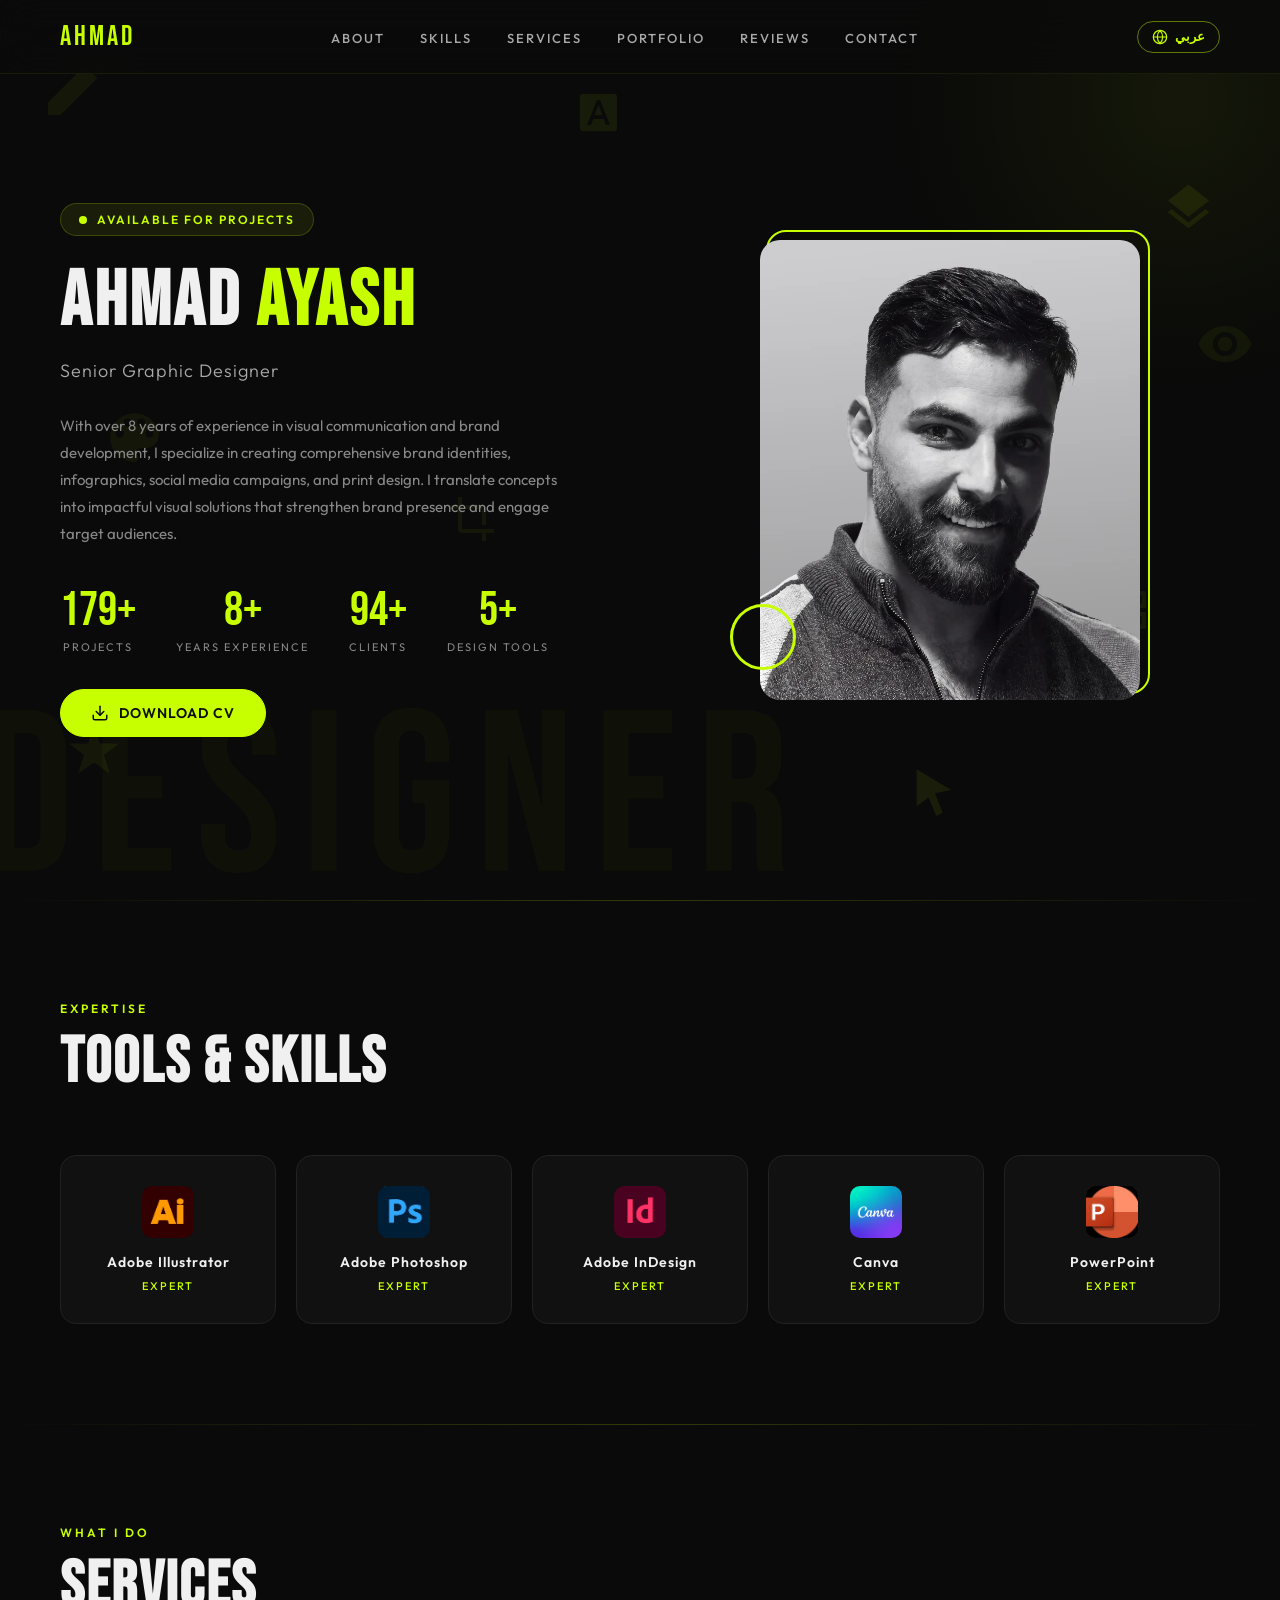
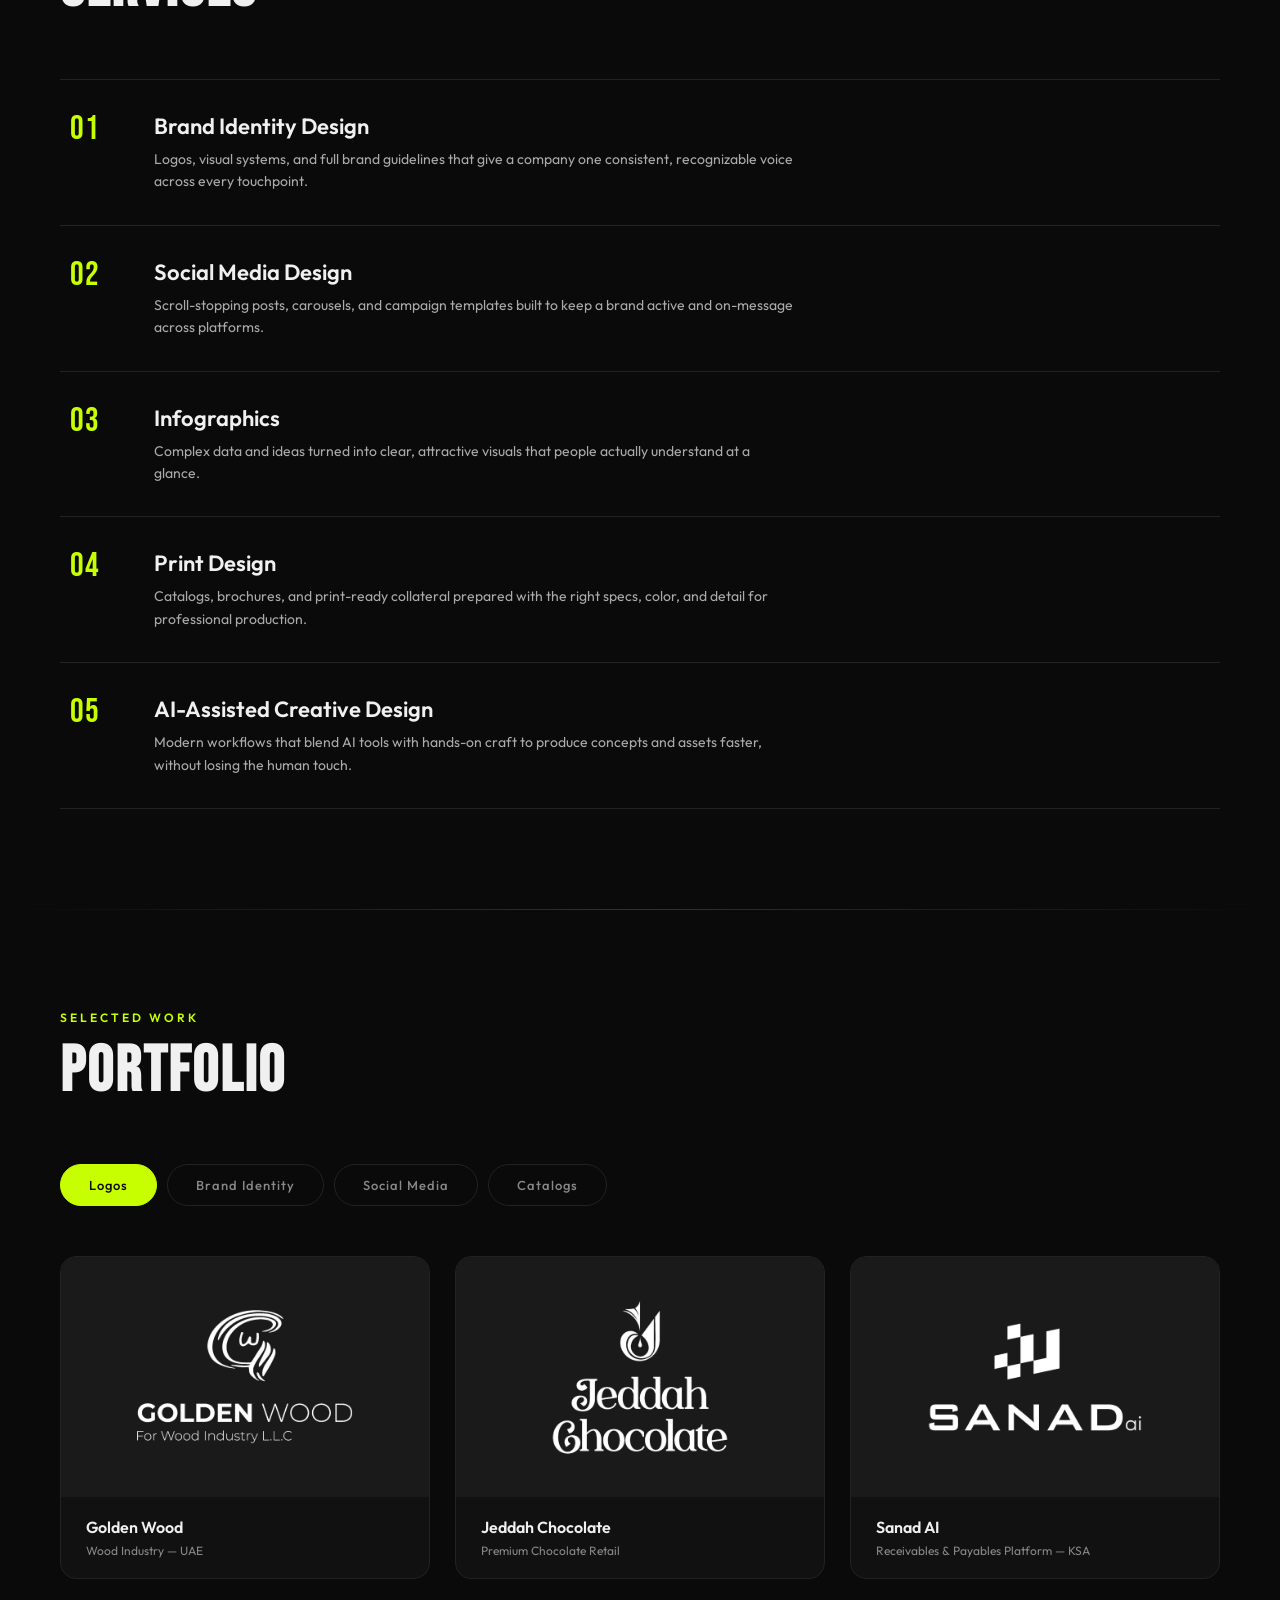
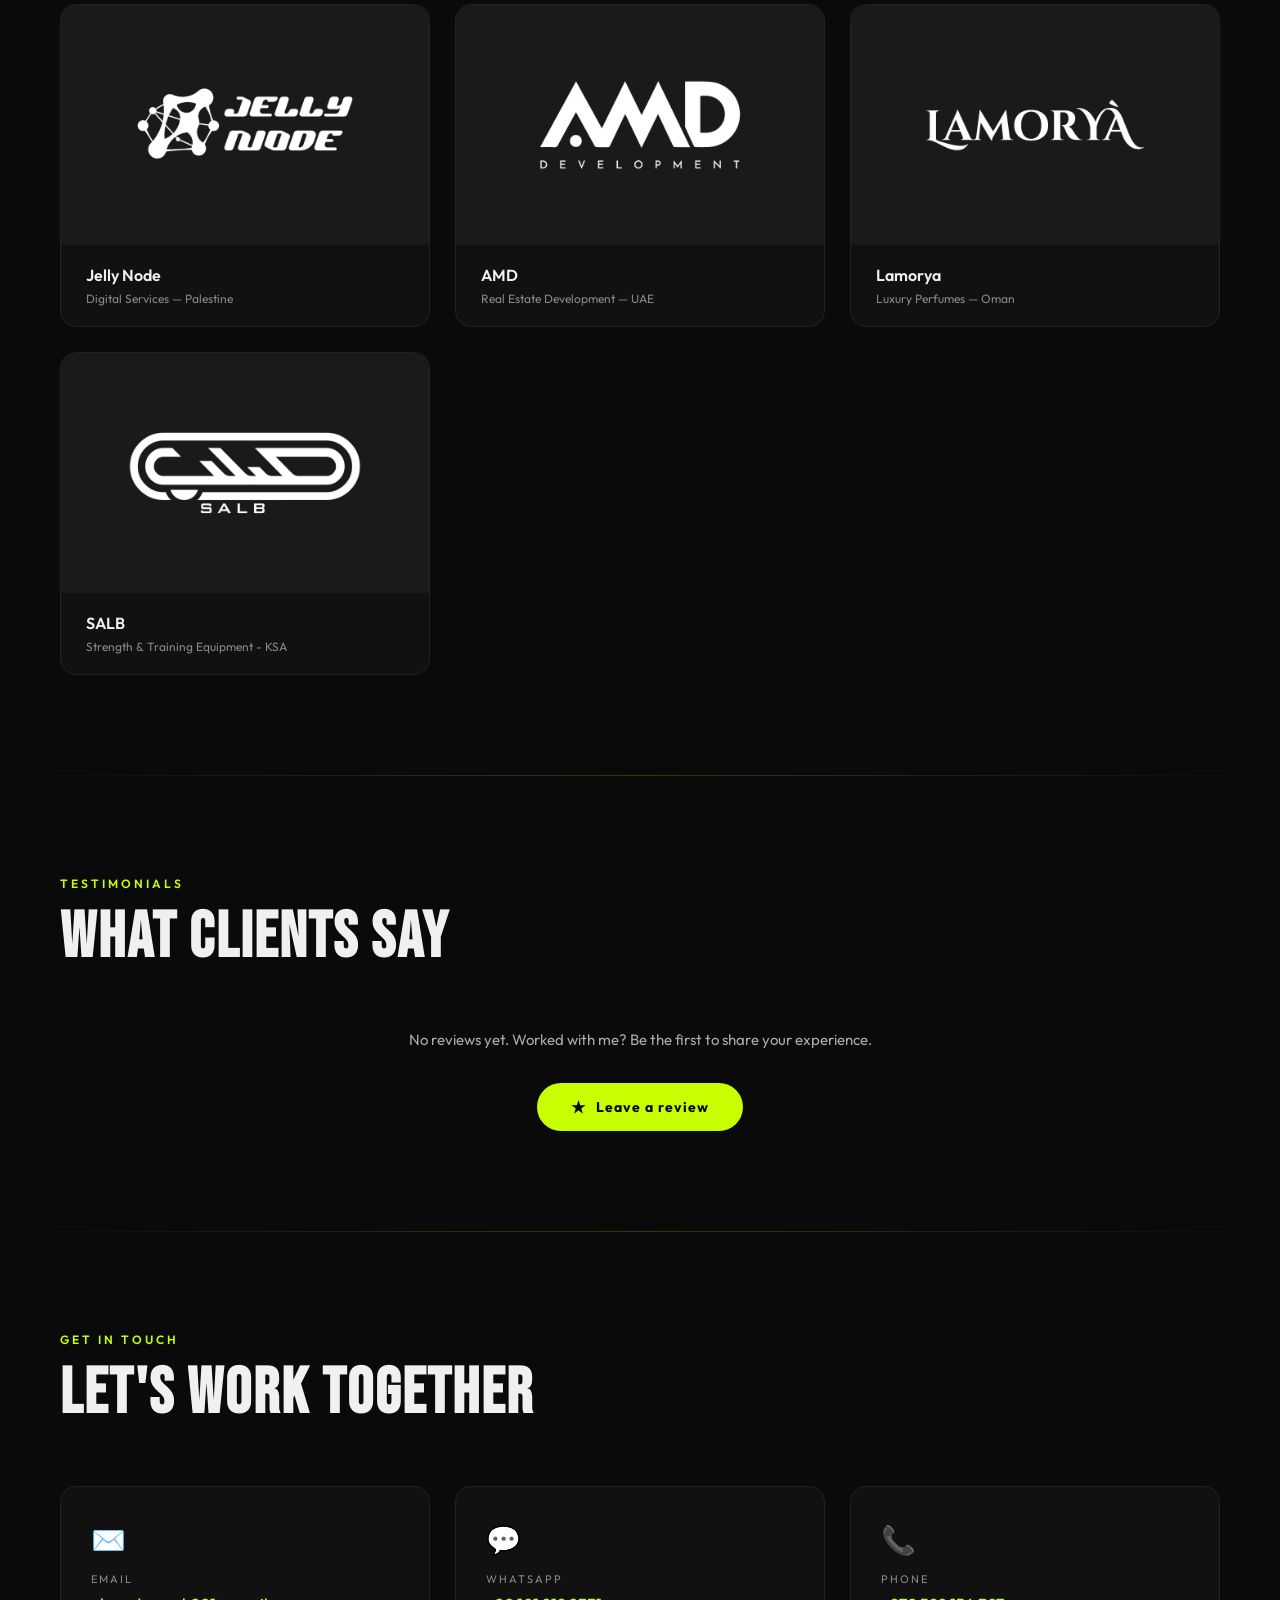
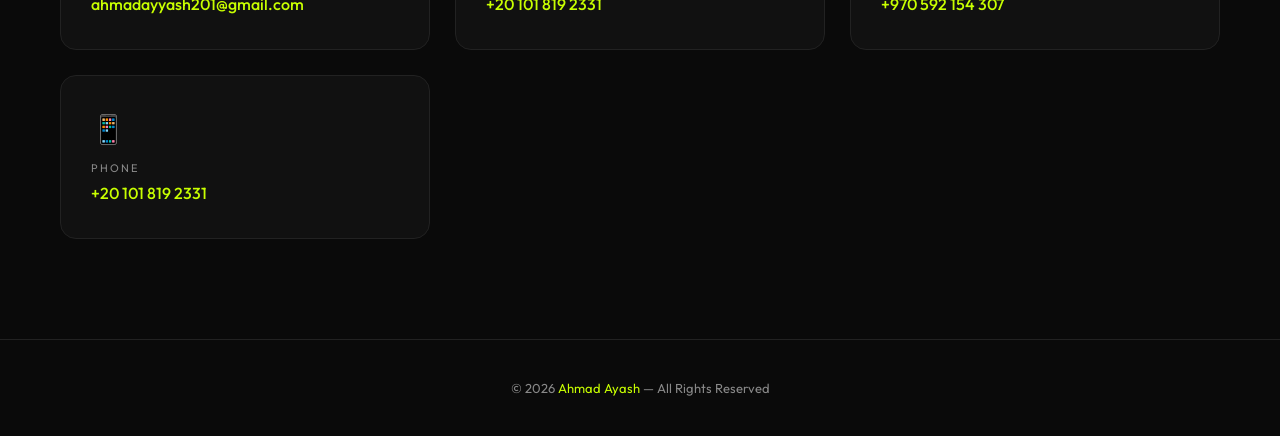
==== index.html @ 44acc7bc "Ministry: posts first, then booklets & reports" ====
<!DOCTYPE html>
<html dir="ltr" lang="en">
 <head>
  <meta charset="utf-8"/>
  <meta content="width=device-width, initial-scale=1.0" name="viewport"/>
  <title>Ahmad Ayash — Senior Graphic Designer</title>
  <link rel="icon" href="favicon.ico?v=6" sizes="any"/>
  <link rel="icon" type="image/png" sizes="32x32" href="favicon-32.png?v=6"/>
  <link rel="icon" type="image/png" sizes="192x192" href="icon-192.png?v=6"/>
  <link rel="apple-touch-icon" href="apple-touch-icon.png?v=6"/>
  <!-- Link preview (WhatsApp, LinkedIn, Facebook, X) -->
  <meta name="description" content="Senior Graphic Designer with 8+ years in brand identity, social media, infographics and print. | مصمم جرافيك أول: هويات بصرية، سوشيال ميديا، إنفوجرافيك وطباعة."/>
  <meta name="theme-color" content="#0a0a0a"/>
  <meta property="og:type" content="website"/>
  <meta property="og:site_name" content="Ahmad Ayash"/>
  <meta property="og:title" content="Ahmad Ayash — Senior Graphic Designer"/>
  <meta property="og:description" content="Senior Graphic Designer with 8+ years in brand identity, social media, infographics and print. | مصمم جرافيك أول: هويات بصرية، سوشيال ميديا، إنفوجرافيك وطباعة."/>
  <meta property="og:url" content="https://ahmadayash0.github.io/portfolio/"/>
  <meta property="og:image" content="https://ahmadayash0.github.io/portfolio/og-image.jpg?v=6"/>
  <meta property="og:image:secure_url" content="https://ahmadayash0.github.io/portfolio/og-image.jpg?v=6"/>
  <meta property="og:image:type" content="image/jpeg"/>
  <meta property="og:image:width" content="1200"/>
  <meta property="og:image:height" content="630"/>
  <meta property="og:image:alt" content="Ahmad Ayash, Senior Graphic Designer"/>
  <meta property="og:locale" content="en_US"/>
  <meta property="og:locale:alternate" content="ar_AR"/>
  <meta name="twitter:card" content="summary_large_image"/>
  <meta name="twitter:title" content="Ahmad Ayash — Senior Graphic Designer"/>
  <meta name="twitter:description" content="Senior Graphic Designer with 8+ years in brand identity, social media, infographics and print. | مصمم جرافيك أول: هويات بصرية، سوشيال ميديا، إنفوجرافيك وطباعة."/>
  <meta name="twitter:image" content="https://ahmadayash0.github.io/portfolio/og-image.jpg?v=6"/>
  <!-- Search engines (Google) -->
  <meta name="google-site-verification" content="8-6DEd-eFQHQBiP8zSJ_Ibvv2hMjF1YGZJh5KozKiFs"/>
  <link rel="alternate" hreflang="en" href="https://ahmadayash0.github.io/portfolio/"/>
  <link rel="alternate" hreflang="ar" href="https://ahmadayash0.github.io/portfolio/?lang=ar"/>
  <link rel="alternate" hreflang="x-default" href="https://ahmadayash0.github.io/portfolio/"/>
  <script type="application/ld+json">
  {
    "@context": "https://schema.org",
    "@type": "Person",
    "name": "Ahmad Ayash",
    "alternateName": ["أحمد عياش", "Ahmed Ayash", "Ahmad Ayyash"],
    "jobTitle": "Senior Graphic Designer",
    "description": "Senior graphic designer with 8+ years in brand identity, social media, infographics and print design.",
    "url": "https://ahmadayash0.github.io/portfolio/",
    "image": "https://ahmadayash0.github.io/portfolio/og-image.jpg",
    "knowsAbout": ["Graphic Design", "Brand Identity", "Logo Design", "Social Media Design", "Infographics", "Print Design"]
  }
  </script>
  <!-- All text, images and projects come from content.json (edit them in the dashboard). -->
  <link href="https://fonts.googleapis.com/css2?family=Bebas+Neue&amp;family=Outfit:wght@300;400;500;600;700&amp;display=swap" rel="stylesheet"/>
  <script>
   // Pick the language before anything is drawn (avoids a flash of the wrong direction)
   (function () {
     var q = new URLSearchParams(location.search).get('lang'), s = null;
     try { s = localStorage.getItem('lang'); } catch (e) {}
     var l = (q === 'ar' || q === 'en') ? q : (s === 'ar' || s === 'en') ? s : (/^ar/i.test(navigator.language || '') ? 'ar' : 'en');
     if (q) { try { localStorage.setItem('lang', l); } catch (e) {} }
     document.documentElement.lang = l;
     document.documentElement.dir = l === 'ar' ? 'rtl' : 'ltr';
     if (l === 'ar') document.write('<link href="https://fonts.googleapis.com/css2?family=Alexandria:wght@500;700;800&family=IBM+Plex+Sans+Arabic:wght@300;400;500;600;700&display=swap" rel="stylesheet">');
   })();
  </script>
  <link href="styles.css?v=20261017u" rel="stylesheet"/>
 </head>
 <body>
  <!-- FLOATING DESIGN ICONS -->
  <div style="position:fixed;top:0;left:0;width:100%;height:100%;pointer-events:none;z-index:0;overflow:hidden;">
   <svg style="position:absolute;width:80px;height:80px;top:5%;left:3%;fill:var(--neon);opacity:0.06;animation:drift1 28s ease-in-out infinite;" viewbox="0 0 24 24" xmlns="http://www.w3.org/2000/svg">
    <path d="M3 17.25V21h3.75L17.81 9.94l-3.75-3.75L3 17.25zM20.71 7.04a1 1 0 000-1.41l-2.34-2.34a1 1 0 00-1.41 0l-1.83 1.83 3.75 3.75 1.83-1.83z">
    </path>
   </svg>
   <svg style="position:absolute;width:55px;height:55px;top:20%;right:5%;fill:var(--neon);opacity:0.08;animation:drift2 24s ease-in-out infinite 3s;" viewbox="0 0 24 24" xmlns="http://www.w3.org/2000/svg">
    <path d="M11.99 18.54l-7.37-5.73L3 14.07l9 7 9-7-1.63-1.27zM12 16l7.36-5.73L21 9l-9-7-9 7 1.63 1.27z">
    </path>
   </svg>
   <svg style="position:absolute;width:65px;height:65px;top:45%;left:8%;fill:var(--neon);opacity:0.05;animation:drift3 32s ease-in-out infinite 5s;" viewbox="0 0 24 24" xmlns="http://www.w3.org/2000/svg">
    <path d="M12 3a9 9 0 000 18c.83 0 1.5-.67 1.5-1.5 0-.39-.15-.74-.39-1.01-.23-.26-.38-.61-.38-1 0-.83.67-1.5 1.5-1.5H16c2.76 0 5-2.24 5-5C21 7.03 16.97 3 12 3zm-5.5 9a1.5 1.5 0 110-3 1.5 1.5 0 010 3zm3-4a1.5 1.5 0 110-3 1.5 1.5 0 010 3zm5 0a1.5 1.5 0 110-3 1.5 1.5 0 010 3zm3 4a1.5 1.5 0 110-3 1.5 1.5 0 010 3z">
    </path>
   </svg>
   <svg style="position:absolute;width:50px;height:50px;top:65%;right:10%;fill:var(--neon);opacity:0.07;animation:drift4 20s linear infinite 2s;" viewbox="0 0 24 24" xmlns="http://www.w3.org/2000/svg">
    <path d="M3 3v8h8V3H3zm6 6H5V5h4v4zm-6 4v8h8v-8H3zm6 6H5v-4h4v4zm4-16v8h8V3h-8zm6 6h-4V5h4v4zm-6 4v8h8v-8h-8zm6 6h-4v-4h4v4z">
    </path>
   </svg>
   <svg style="position:absolute;width:60px;height:60px;top:80%;left:5%;fill:var(--neon);opacity:0.06;animation:pulse-float 26s ease-in-out infinite 7s;" viewbox="0 0 24 24" xmlns="http://www.w3.org/2000/svg">
    <path d="M12 2l2.4 7.4H22l-6 4.6 2.3 7.4L12 17l-6.3 4.4L8 14 2 9.4h7.6z">
    </path>
   </svg>
   <svg style="position:absolute;width:45px;height:45px;top:10%;left:45%;fill:var(--neon);opacity:0.07;animation:drift2 22s ease-in-out infinite 4s;" viewbox="0 0 24 24" xmlns="http://www.w3.org/2000/svg">
    <path d="M9.93 13.5h4.14L12 7.98zM20 2H4a2 2 0 00-2 2v16a2 2 0 002 2h16a2 2 0 002-2V4a2 2 0 00-2-2zm-4.05 16.5l-1.14-3H9.17l-1.12 3H5.96l5.11-13h1.86l5.11 13z">
    </path>
   </svg>
   <svg style="position:absolute;width:58px;height:58px;top:35%;right:2%;fill:var(--neon);opacity:0.05;animation:drift1 30s ease-in-out infinite 6s;" viewbox="0 0 24 24" xmlns="http://www.w3.org/2000/svg">
    <path d="M12 4.5C7 4.5 2.73 7.61 1 12c1.73 4.39 6 7.5 11 7.5s9.27-3.11 11-7.5c-1.73-4.39-6-7.5-11-7.5zM12 17a5 5 0 110-10 5 5 0 010 10zm0-8a3 3 0 100 6 3 3 0 000-6z">
    </path>
   </svg>
   <svg style="position:absolute;width:48px;height:48px;top:55%;left:35%;fill:var(--neon);opacity:0.06;animation:drift3 18s ease-in-out infinite 1s;" viewbox="0 0 24 24" xmlns="http://www.w3.org/2000/svg">
    <path d="M17 15h2V7a2 2 0 00-2-2H9v2h8v8zM7 17V1H5v4H1v2h4v10a2 2 0 002 2h10v4h2v-4h4v-2H7z">
    </path>
   </svg>
   <svg style="position:absolute;width:52px;height:52px;top:85%;right:25%;fill:var(--neon);opacity:0.08;animation:drift4 25s linear infinite 8s;" viewbox="0 0 24 24" xmlns="http://www.w3.org/2000/svg">
    <path d="M4 2l16 9.5L12.5 13 16 22l-3 1.5L9.5 15 4 19z">
    </path>
   </svg>
   <svg style="position:absolute;width:62px;height:62px;top:30%;left:70%;fill:var(--neon);opacity:0.05;animation:pulse-float 34s ease-in-out infinite 10s;" viewbox="0 0 24 24" xmlns="http://www.w3.org/2000/svg">
    <path d="M12 2C8 8 4 12.5 4 16a8 8 0 0016 0c0-3.5-4-8-8-14z">
    </path>
   </svg>
  </div>
  <!-- NAVIGATION -->
  <nav>
   <a class="nav-logo" href="#" data-text="site.navLogo"></a>
   <ul class="nav-links">
    <li><a href="#about" data-i18n="nav.about">About</a></li>
    <li><a href="#skills" data-i18n="nav.skills">Skills</a></li>
    <li><a href="#services" data-i18n="nav.services">Services</a></li>
    <li><a href="#portfolio" data-i18n="nav.portfolio">Portfolio</a></li>
    <li id="navReviews" style="display:none"><a href="#reviews" data-i18n="nav.reviews">Reviews</a></li>
    <li><a href="#contact" data-i18n="nav.contact">Contact</a></li>
   </ul>
   <button class="lang-toggle" id="langToggle" type="button" onclick="switchLang()" aria-label="Switch language"><svg class="lang-globe" width="16" height="16" viewBox="0 0 24 24" fill="none" stroke="currentColor" stroke-width="1.8" stroke-linecap="round" stroke-linejoin="round" aria-hidden="true"><circle cx="12" cy="12" r="10"/><path d="M2 12h20"/><path d="M12 2a15.3 15.3 0 0 1 4 10 15.3 15.3 0 0 1-4 10 15.3 15.3 0 0 1-4-10 15.3 15.3 0 0 1 4-10z"/></svg><span class="lang-label">عربي</span></button>
   <div class="menu-toggle" onclick="toggleMenu()"><span></span><span></span><span></span></div>
  </nav>
  <!-- HERO -->
  <section class="hero" id="about">
   <div class="hero-content">
    <div class="hero-text">
     <div class="hero-tag" data-text="hero.tag"></div>
     <h1 class="hero-name" id="heroName"></h1>
     <p class="hero-title" data-text="hero.title"></p>
     <p class="hero-desc" data-text="hero.description"></p>
     <div class="hero-stats" id="heroStats"></div>
     <div class="hero-cta">
      <a class="cv-btn" id="cvBtn" href="#" download>
       <svg width="18" height="18" viewBox="0 0 24 24" fill="none" stroke="currentColor" stroke-width="2" stroke-linecap="round" stroke-linejoin="round"><path d="M21 15v4a2 2 0 0 1-2 2H5a2 2 0 0 1-2-2v-4"/><polyline points="7 10 12 15 17 10"/><line x1="12" y1="15" x2="12" y2="3"/></svg>
       <span data-i18n="cv">Download CV</span>
      </a>
     </div>
    </div>
    <div class="hero-image">
     <div class="profile-frame">
      <img alt="" decoding="async" fetchpriority="high" id="profileImg"/>
     </div>
    </div>
   </div>
  </section>
  <div class="divider"></div>
  <!-- SKILLS -->
  <section class="fade-in" id="skills">
   <div class="section-header">
    <div class="section-label" data-i18n="skills.label">Expertise</div>
    <h2 class="section-title" data-i18n="skills.title">TOOLS &amp; SKILLS</h2>
   </div>
   <div class="skills-grid" id="skillsGrid"></div>
  </section>
  <div class="divider"></div>
  <!-- SERVICES -->
  <section class="fade-in" id="services">
   <div class="section-header">
    <div class="section-label" data-i18n="services.label">What I Do</div>
    <h2 class="section-title" data-i18n="services.title">SERVICES</h2>
   </div>
   <div class="services-list" id="servicesList"></div>
  </section>
  <div class="divider"></div>
  <!-- PORTFOLIO -->
  <section class="fade-in" id="portfolio">
   <div class="section-header">
    <div class="section-label" data-i18n="portfolio.label">Selected Work</div>
    <h2 class="section-title" data-i18n="portfolio.title">PORTFOLIO</h2>
   </div>
   <div class="portfolio-tabs" id="portfolioTabs"></div>
   <div class="portfolio-grid" id="portfolioGrid"></div>
   <div class="show-more-wrap" id="showMoreWrap" style="display:none"><button class="show-more-btn" id="showMoreBtn" onclick="showMore()">Show more</button></div>
  </section>
  <!-- CLIENT REVIEWS (filled from content.json → reviews; hidden when empty) -->
  <div class="divider" id="reviewsDivider" style="display:none"></div>
  <section class="fade-in" id="reviews" style="display:none">
   <div class="section-header">
    <div class="section-label" data-i18n="reviews.label">Testimonials</div>
    <h2 class="section-title" data-i18n="reviews.title">WHAT CLIENTS SAY</h2>
   </div>
   <div class="reviews-marquee"><div class="reviews-track" id="reviewsTrack"></div></div>
   <p class="reviews-empty" id="reviewsEmpty" style="display:none" data-i18n="reviews.empty">No reviews yet. Worked with me? Be the first to share your experience.</p>
   <div class="reviews-cta" id="reviewsCta" style="display:none">
    <a class="rv-cta-btn" href="review.html"><span class="rv-cta-star">★</span> <span data-i18n="reviews.leave">Leave a review</span></a>
   </div>
  </section>
  <div class="divider"></div>
  <!-- CONTACT -->
  <section class="fade-in" id="contact">
   <div class="section-header">
    <div class="section-label" data-i18n="contact.label">Get in Touch</div>
    <h2 class="section-title" data-i18n="contact.title">LET'S WORK TOGETHER</h2>
   </div>
   <div class="contact-grid" id="contactGrid"></div>
  </section>
  <!-- UNIFIED PROJECT VIEWER -->
  <div class="viewer" id="viewer" onclick="viewerBackdrop(event)">
   <div class="viewer-bar">
    <div class="viewer-meta">
     <h3 id="viewerTitle"></h3>
     <span id="viewerSub"></span>
    </div>
    <div class="viewer-tools">
     <span class="viewer-counter" id="viewerCounter"></span>
     <button class="viewer-close" aria-label="Close" onclick="closeViewer()">&times;</button>
    </div>
   </div>
   <!-- gallery / single mode -->
   <div class="viewer-stage" id="viewerStage" onclick="event.stopPropagation()">
    <button class="viewer-nav viewer-prev" aria-label="Previous" onclick="viewerNav(-1)">&#8249;</button>
    <div class="viewer-imgwrap"><img id="viewerImg" alt=""/></div>
    <button class="viewer-nav viewer-next" aria-label="Next" onclick="viewerNav(1)">&#8250;</button>
   </div>
   <!-- flipbook mode -->
   <div class="flipbook-stage" id="flipStage" onclick="event.stopPropagation()">
    <button class="viewer-nav viewer-prev" aria-label="Previous spread" onclick="flipNav(-1)">&#8249;</button>
    <div class="flipbook" id="flipbook">
     <div class="flip-page flip-left"><img id="flipLeft" alt=""/></div>
     <div class="flip-page flip-right"><img id="flipRight" alt=""/></div>
    </div>
    <button class="viewer-nav viewer-next" aria-label="Next spread" onclick="flipNav(1)">&#8250;</button>
   </div>
   <!-- scroll mode (identity decks) -->
   <div class="scroll-stage" id="scrollStage" onclick="event.stopPropagation()"></div>
   <!-- grid mode (social) -->
   <div class="grid-stage" id="gridStage" onclick="event.stopPropagation()"></div>
  </div>
  <!-- IMAGE LIGHTBOX (popped image from grid) -->
  <div class="imglightbox" id="imgLightbox" onclick="closeImgLightbox(event)">
   <button class="viewer-close imglightbox-close" aria-label="Close" onclick="closeImgLightbox(event)">&times;</button>
   <img id="imgLightboxImg" alt=""/>
  </div>

  <!-- FOOTER -->
  <footer id="footer"></footer>
  <script src="script.js?v=20261017u"></script>
  <!-- Visitor stats (GoatCounter: free, no cookies). Dashboard: https://ahmadayash.goatcounter.com -->
  <script data-goatcounter="https://ahmadayash.goatcounter.com/count" async src="https://gc.zgo.at/count.js"></script>
 </body>
</html>
---- styles.css ----
:root {
  --black: #0a0a0a;
  --dark: #111111;
  --dark-2: #1a1a1a;
  --dark-3: #222222;
  --neon: #c8ff00;
  --neon-dim: #a8d900;
  --neon-rgb: 200,255,0;
  --on-neon: #0a0a0a;
  --white: #f0f0f0;
  --gray: #888888;
  --gray-light: #aaaaaa;
}

* { margin:0; padding:0; box-sizing:border-box; }

html {
  scroll-behavior: smooth;
  scrollbar-width: thin;
  scrollbar-color: var(--neon) var(--dark);
}

body {
  background: var(--black);
  color: var(--white);
  font-family: 'Outfit', sans-serif;
  overflow-x: hidden;
}

/* ===== NAVIGATION ===== */
nav {
  position: fixed;
  top: 0;
  left: 0;
  width: 100%;
  z-index: 100;
  padding: 20px 60px;
  display: flex;
  justify-content: space-between;
  align-items: center;
  backdrop-filter: blur(20px);
  background: rgba(10,10,10,0.8);
  border-bottom: 1px solid rgba(var(--neon-rgb),0.08);
  transition: all 0.3s ease;
}

.nav-logo {
  font-family: 'Bebas Neue', sans-serif;
  font-size: 28px;
  letter-spacing: 3px;
  color: var(--neon);
  text-decoration: none;
}

.nav-links {
  display: flex;
  gap: 35px;
  list-style: none;
}

.nav-links a {
  color: var(--gray-light);
  text-decoration: none;
  font-size: 13px;
  font-weight: 500;
  letter-spacing: 2px;
  text-transform: uppercase;
  transition: color 0.3s;
  position: relative;
}

.nav-links a::after {
  content: '';
  position: absolute;
  bottom: -4px;
  left: 0;
  width: 0;
  height: 2px;
  background: var(--neon);
  transition: width 0.3s;
}

.nav-links a:hover { color: var(--neon); }
.nav-links a:hover::after { width: 100%; }

/* ===== HERO ===== */
.hero {
  min-height: 100vh;
  display: flex;
  align-items: center;
  padding: 120px 60px 80px;
  position: relative;
  overflow: hidden;
}

.hero::before {
  content: '';
  position: absolute;
  top: -200px;
  right: -200px;
  width: 600px;
  height: 600px;
  background: radial-gradient(circle, rgba(var(--neon-rgb),0.06) 0%, transparent 70%);
  pointer-events: none;
}

.hero::after {
  content: 'DESIGNER';
  position: absolute;
  bottom: -40px;
  left: -20px;
  font-family: 'Bebas Neue', sans-serif;
  font-size: clamp(120px, 18vw, 280px);
  color: rgba(var(--neon-rgb),0.03);
  letter-spacing: 20px;
  pointer-events: none;
  white-space: nowrap;
}

.hero-content {
  display: grid;
  grid-template-columns: 1fr 1fr;
  gap: 80px;
  align-items: center;
  max-width: 1300px;
  margin: 0 auto;
  width: 100%;
}

.hero-text { animation: fadeInUp 1s ease forwards; }

.hero-tag {
  display: inline-flex;
  align-items: center;
  gap: 10px;
  background: rgba(var(--neon-rgb),0.08);
  border: 1px solid rgba(var(--neon-rgb),0.2);
  padding: 8px 18px;
  border-radius: 30px;
  font-size: 12px;
  font-weight: 600;
  letter-spacing: 2px;
  text-transform: uppercase;
  color: var(--neon);
  margin-bottom: 30px;
}

.hero-tag::before {
  content: '';
  width: 8px;
  height: 8px;
  background: var(--neon);
  border-radius: 50%;
  animation: pulse 2s infinite;
}

.hero-name {
  font-family: 'Bebas Neue', sans-serif;
  font-size: clamp(48px, 6vw, 90px);
  line-height: 0.95;
  letter-spacing: 3px;
  margin-bottom: 20px;
}

.hero-name span { color: var(--neon); }

.hero-title {
  font-size: 18px;
  font-weight: 300;
  color: var(--gray-light);
  margin-bottom: 30px;
  letter-spacing: 1px;
}

.hero-desc {
  font-size: 15px;
  line-height: 1.8;
  color: var(--gray);
  max-width: 500px;
  margin-bottom: 40px;
}

.hero-stats {
  display: flex;
  gap: 40px;
}

.hero-cta {
  margin-top: 35px;
}

.cv-btn {
  display: inline-flex;
  align-items: center;
  gap: 10px;
  background: var(--neon);
  color: var(--on-neon);
  padding: 14px 30px;
  border-radius: 30px;
  font-family: 'Outfit', sans-serif;
  font-size: 14px;
  font-weight: 600;
  letter-spacing: 1px;
  text-decoration: none;
  text-transform: uppercase;
  transition: all 0.3s;
  border: 1px solid var(--neon);
}

.cv-btn:hover {
  background: transparent;
  color: var(--neon);
  transform: translateY(-2px);
  box-shadow: 0 8px 24px rgba(var(--neon-rgb), 0.25);
}

.cv-btn svg {
  display: block;
}

.stat {
  text-align: center;
}

.stat-num {
  font-family: 'Bebas Neue', sans-serif;
  font-size: 48px;
  color: var(--neon);
  line-height: 1;
}

.stat-label {
  font-size: 11px;
  color: var(--gray);
  text-transform: uppercase;
  letter-spacing: 2px;
  margin-top: 5px;
}

.hero-image {
  display: flex;
  justify-content: center;
  align-items: center;
  animation: fadeInUp 1s 0.3s ease both;
}

.profile-frame {
  position: relative;
  width: 380px;
  height: 460px;
}

.profile-frame::before {
  content: '';
  position: absolute;
  top: -10px;
  right: -10px;
  width: 100%;
  height: 100%;
  border: 2px solid var(--neon);
  border-radius: 20px;
  z-index: 0;
}

.profile-frame img {
  position: relative;
  z-index: 1;
  width: 100%;
  height: 100%;
  object-fit: cover;
  border-radius: 20px;
  filter: grayscale(20%);
  transition: filter 0.5s;
}

.profile-frame:hover img { filter: grayscale(0%); }

.profile-frame::after {
  content: '';
  position: absolute;
  bottom: 30px;
  left: -30px;
  width: 60px;
  height: 60px;
  border: 3px solid var(--neon);
  border-radius: 50%;
  z-index: 2;
  animation: rotateSlow 10s linear infinite;
}

/* ===== SECTION COMMON ===== */
section {
  padding: 100px 60px;
  max-width: 1400px;
  margin: 0 auto;
}

.section-header {
  margin-bottom: 60px;
}

.section-label {
  font-size: 12px;
  font-weight: 600;
  letter-spacing: 3px;
  text-transform: uppercase;
  color: var(--neon);
  margin-bottom: 15px;
}

.section-title {
  font-family: 'Bebas Neue', sans-serif;
  font-size: clamp(40px, 5vw, 70px);
  letter-spacing: 2px;
  line-height: 1;
}

.divider {
  width: 100%;
  height: 1px;
  background: linear-gradient(90deg, transparent, rgba(var(--neon-rgb),0.2), transparent);
  margin: 0 auto;
}

/* ===== SKILLS ===== */
.skills-grid {
  display: grid;
  grid-template-columns: repeat(auto-fit, minmax(200px, 1fr));
  gap: 20px;
}

.skill-card {
  background: var(--dark);
  border: 1px solid var(--dark-3);
  border-radius: 16px;
  padding: 30px 25px;
  text-align: center;
  transition: all 0.4s ease;
  position: relative;
  overflow: hidden;
}

.skill-card::before {
  content: '';
  position: absolute;
  top: 0;
  left: 0;
  width: 100%;
  height: 3px;
  background: var(--neon);
  transform: scaleX(0);
  transition: transform 0.4s;
}

.skill-card:hover {
  border-color: rgba(var(--neon-rgb),0.3);
  transform: translateY(-5px);
}

.skill-card:hover::before { transform: scaleX(1); }

.skill-icon {
  width: 52px;
  height: 52px;
  margin: 0 auto 15px;
  display: flex;
  align-items: center;
  justify-content: center;
}

.skill-icon svg, .skill-icon img {
  width: 100%;
  height: 100%;
  border-radius: 10px;
  object-fit: cover;
}

.skill-name {
  font-weight: 600;
  font-size: 14px;
  letter-spacing: 1px;
  margin-bottom: 8px;
}

.skill-level {
  font-size: 11px;
  color: var(--neon);
  font-weight: 500;
  letter-spacing: 2px;
  text-transform: uppercase;
}


.logo-thumb {
  background: #000;
  padding: 0;
  display: flex;
  align-items: center;
  justify-content: center;
  overflow: hidden;
}

.logo-thumb img {
  width: 100%;
  height: 100%;
  object-fit: cover;
  transition: transform 0.4s;
}

.portfolio-item:hover .logo-thumb img {
  transform: scale(1.05);
}

/* ===== PORTFOLIO ===== */
.portfolio-tabs {
  display: flex;
  gap: 10px;
  margin-bottom: 50px;
  flex-wrap: wrap;
}

.tab-btn {
  background: transparent;
  border: 1px solid var(--dark-3);
  color: var(--gray);
  padding: 12px 28px;
  border-radius: 30px;
  font-family: 'Outfit', sans-serif;
  font-size: 13px;
  font-weight: 500;
  letter-spacing: 1px;
  cursor: pointer;
  transition: all 0.3s;
}

.tab-btn:hover, .tab-btn.active {
  background: var(--neon);
  color: var(--on-neon);
  border-color: var(--neon);
}

.portfolio-grid {
  display: grid;
  grid-template-columns: repeat(auto-fill, minmax(320px, 1fr));
  gap: 25px;
}

.portfolio-item {
  background: var(--dark);
  border-radius: 16px;
  overflow: hidden;
  border: 1px solid var(--dark-3);
  transition: all 0.4s;
  cursor: pointer;
}

.portfolio-item:hover {
  border-color: rgba(var(--neon-rgb),0.2);
  transform: translateY(-5px);
}

.portfolio-thumb {
  width: 100%;
  height: 240px;
  background: var(--dark-2);
  display: flex;
  align-items: center;
  justify-content: center;
  color: var(--gray);
  font-size: 14px;
  position: relative;
  overflow: hidden;
}

.portfolio-thumb img {
  width: 100%;
  height: 100%;
  object-fit: cover;
}

.portfolio-info {
  padding: 20px 25px;
}

.portfolio-info h3 {
  font-size: 16px;
  font-weight: 600;
  margin-bottom: 6px;
}

.portfolio-info p {
  font-size: 12px;
  color: var(--gray);
}

/* ===== PLACEHOLDER MESSAGE ===== */
.placeholder-area {
  display: flex;
  align-items: center;
  justify-content: center;
  min-height: 300px;
  border: 2px dashed var(--dark-3);
  border-radius: 20px;
  color: var(--gray);
  font-size: 15px;
  text-align: center;
  padding: 40px;
}

.placeholder-area span {
  color: var(--neon);
}


/* ===== CONTACT ===== */
.contact-grid {
  display: grid;
  grid-template-columns: repeat(auto-fit, minmax(280px, 1fr));
  gap: 25px;
}

.contact-card {
  background: var(--dark);
  border: 1px solid var(--dark-3);
  border-radius: 16px;
  padding: 35px 30px;
  transition: all 0.3s;
  text-decoration: none;
  color: var(--white);
  display: block;
}

.contact-card:hover {
  border-color: rgba(var(--neon-rgb),0.3);
  transform: translateY(-3px);
}

.contact-icon {
  font-size: 28px;
  margin-bottom: 15px;
}

.contact-label {
  font-size: 11px;
  color: var(--gray);
  text-transform: uppercase;
  letter-spacing: 2px;
  margin-bottom: 8px;
}

.contact-value {
  font-size: 16px;
  font-weight: 500;
  color: var(--neon);
}




/* ===== CAROUSEL VIEWER ===== */

@keyframes lbFadeIn {
  from { opacity: 0; }
  to { opacity: 1; }
}

@keyframes lbSlideUp {
  from { opacity: 0; transform: translateY(30px) scale(0.95); }
  to { opacity: 1; transform: translateY(0) scale(1); }
}

/* ===== FOOTER ===== */
footer {
  text-align: center;
  padding: 40px 60px;
  border-top: 1px solid var(--dark-3);
  color: var(--gray);
  font-size: 13px;
}

footer span { color: var(--neon); }

/* ===== ANIMATIONS ===== */
@keyframes fadeInUp {
  from { opacity:0; transform:translateY(40px); }
  to { opacity:1; transform:translateY(0); }
}

@keyframes pulse {
  0%, 100% { opacity:1; }
  50% { opacity:0.4; }
}

@keyframes rotateSlow {
  from { transform: rotate(0deg); }
  to { transform: rotate(360deg); }
}

.fade-in {
  opacity: 0;
  transform: translateY(30px);
  transition: all 0.8s ease;
}

.fade-in.visible {
  opacity: 1;
  transform: translateY(0);
}

/* ===== PERFORMANCE ===== */
img[loading="lazy"] { will-change: auto; }

/* ===== FLOATING DESIGN ICONS ===== */
@keyframes drift1 {
  0%   { transform: translate(0, 0) rotate(0deg) scale(1); opacity: 0.06; }
  25%  { transform: translate(30px, -40px) rotate(15deg) scale(1.15); opacity: 0.14; }
  50%  { transform: translate(-20px, -70px) rotate(-10deg) scale(1); opacity: 0.08; }
  75%  { transform: translate(40px, -30px) rotate(20deg) scale(1.1); opacity: 0.16; }
  100% { transform: translate(0, 0) rotate(0deg) scale(1); opacity: 0.06; }
}
@keyframes drift2 {
  0%   { transform: translate(0, 0) rotate(0deg) scale(1); opacity: 0.08; }
  20%  { transform: translate(-40px, -20px) rotate(-12deg) scale(1.2); opacity: 0.18; }
  40%  { transform: translate(20px, -60px) rotate(8deg) scale(0.9); opacity: 0.07; }
  60%  { transform: translate(-30px, -80px) rotate(-18deg) scale(1.15); opacity: 0.2; }
  80%  { transform: translate(15px, -40px) rotate(5deg) scale(1.05); opacity: 0.1; }
  100% { transform: translate(0, 0) rotate(0deg) scale(1); opacity: 0.08; }
}
@keyframes drift3 {
  0%   { transform: translate(0, 0) rotate(0deg) scale(1); opacity: 0.05; }
  33%  { transform: translate(50px, -50px) rotate(25deg) scale(1.25); opacity: 0.22; }
  66%  { transform: translate(-35px, -90px) rotate(-15deg) scale(0.85); opacity: 0.06; }
  100% { transform: translate(0, 0) rotate(0deg) scale(1); opacity: 0.05; }
}
@keyframes drift4 {
  0%   { transform: translate(0, 0) rotate(0deg); opacity: 0.07; }
  50%  { transform: translate(-60px, -50px) rotate(180deg); opacity: 0.18; }
  100% { transform: translate(0, 0) rotate(360deg); opacity: 0.07; }
}
@keyframes pulse-float {
  0%, 100% { transform: translateY(0) scale(1); opacity: 0.06; }
  25%  { transform: translateY(-25px) scale(1.3); opacity: 0.2; }
  50%  { transform: translateY(-50px) scale(1); opacity: 0.08; }
  75%  { transform: translateY(-25px) scale(1.2); opacity: 0.16; }
}

/* ===== HAMBURGER MENU ===== */
.menu-toggle {
  display: none;
  flex-direction: column;
  gap: 5px;
  cursor: pointer;
  z-index: 101;
  padding: 5px;
}

.menu-toggle span {
  display: block;
  width: 25px;
  height: 2px;
  background: var(--neon);
  border-radius: 2px;
  transition: all 0.3s ease;
}

.menu-toggle.active span:nth-child(1) {
  transform: rotate(45deg) translate(5px, 5px);
}

.menu-toggle.active span:nth-child(2) {
  opacity: 0;
}

.menu-toggle.active span:nth-child(3) {
  transform: rotate(-45deg) translate(5px, -5px);
}

/* ===== RESPONSIVE ===== */
@media (max-width: 1100px) {
  .hero-content { gap: 50px; }
  .portfolio-grid { grid-template-columns: repeat(auto-fill, minmax(280px, 1fr)); }
}

@media (max-width: 900px) {
  nav { padding: 15px 25px; }
  .nav-links { gap: 20px; }
  .nav-links a { font-size: 11px; }
  .hero { padding: 100px 25px 60px; }
  .hero-content {
    grid-template-columns: 1fr;
    gap: 40px;
    text-align: center;
  }
  .hero-text { order: 2; }
  .hero-image { order: 1; }
  .hero-desc { margin: 0 auto 40px; }
  .hero-stats { justify-content: center; }
  .profile-frame { width: 260px; height: 320px; margin: 0 auto; }
  section { padding: 60px 25px; }
  .portfolio-grid { grid-template-columns: repeat(auto-fill, minmax(250px, 1fr)); }
  .section-title { font-size: clamp(32px, 4vw, 50px); }
}

@media (max-width: 600px) {
  .menu-toggle { display: flex; }
  .nav-links {
    display: none;
    position: fixed;
    top: 0;
    left: 0;
    width: 100%;
    height: 100vh;
    background: rgba(10,10,10,0.97);
    flex-direction: column;
    align-items: center;
    justify-content: center;
    gap: 30px;
    z-index: 100;
  }
  .nav-links.open { display: flex; }
  .nav-links a { font-size: 18px; letter-spacing: 3px; }
  nav { padding: 15px 20px; }
  .hero { padding: 90px 20px 50px; min-height: auto; }
  .hero-name { font-size: clamp(36px, 10vw, 48px); }
  .hero-title { font-size: 15px; }
  .hero-desc { font-size: 14px; max-width: 100%; }
  .hero-stats { gap: 20px; flex-wrap: wrap; }
  .stat-num { font-size: 32px; }
  .stat-label { font-size: 10px; }
  .profile-frame { width: 220px; height: 270px; }
  .profile-frame::after { width: 40px; height: 40px; left: -15px; bottom: 20px; }
  .skills-grid { grid-template-columns: repeat(2, 1fr); gap: 12px; }
  .skill-card { padding: 20px 15px; }
  section { padding: 50px 20px; }
  .section-header { margin-bottom: 35px; }
  .portfolio-tabs { gap: 8px; margin-bottom: 30px; }
  .tab-btn { padding: 10px 18px; font-size: 12px; }
  .portfolio-grid { grid-template-columns: 1fr; gap: 18px; }
  .portfolio-thumb { height: 200px; }
  .contact-grid { grid-template-columns: 1fr; gap: 15px; }
  .contact-card { padding: 25px 20px; }
  footer { padding: 30px 20px; font-size: 12px; }
}

@media (max-width: 400px) {
  .hero { padding: 80px 15px 40px; }
  .hero-name { font-size: 32px; }
  .hero-tag { font-size: 10px; padding: 6px 12px; }
  .hero-stats { gap: 15px; }
  .stat-num { font-size: 28px; }
  .skills-grid { grid-template-columns: 1fr 1fr; gap: 10px; }
  .skill-card { padding: 18px 12px; }
  .skill-icon { width: 40px; height: 40px; }
  .skill-name { font-size: 12px; }
  section { padding: 40px 15px; }
  .section-title { font-size: 28px; }
  .portfolio-info { padding: 15px; }
  .portfolio-info h3 { font-size: 14px; }
  .tab-btn { padding: 8px 14px; font-size: 11px; }
}

/* ===== Thumb badge ===== */
.thumb-badge {
  position: absolute;
  top: 12px;
  right: 12px;
  background: rgba(10,10,10,0.78);
  color: var(--neon);
  border: 1px solid rgba(var(--neon-rgb),0.35);
  font-family: 'Outfit', sans-serif;
  font-size: 10px;
  font-weight: 600;
  letter-spacing: 1.5px;
  text-transform: uppercase;
  padding: 5px 10px;
  border-radius: 20px;
  backdrop-filter: blur(4px);
  opacity: 0;
  transform: translateY(-4px);
  transition: all 0.35s;
  pointer-events: none;
}
.portfolio-item:hover .thumb-badge {
  opacity: 1;
  transform: translateY(0);
}

/* ===== Unified Viewer ===== */
.viewer {
  display: none;
  position: fixed;
  inset: 0;
  z-index: 2000;
  background: rgba(6,6,6,0.96);
  backdrop-filter: blur(8px);
  flex-direction: column;
}
.viewer.active { display: flex; }

.viewer-bar {
  display: flex;
  align-items: center;
  justify-content: space-between;
  padding: 18px 28px;
  border-bottom: 1px solid var(--dark-3);
  flex-shrink: 0;
}
.viewer-meta h3 {
  font-family: 'Outfit', sans-serif;
  font-size: 18px;
  font-weight: 600;
  color: var(--white);
}
.viewer-meta span {
  display: block;
  font-size: 12px;
  color: var(--gray-light);
  margin-top: 3px;
}
.viewer-tools {
  display: flex;
  align-items: center;
  gap: 18px;
}
.viewer-counter {
  font-family: 'Outfit', sans-serif;
  font-size: 13px;
  color: var(--neon);
  letter-spacing: 1px;
  min-width: 60px;
  text-align: right;
}
.viewer-close {
  background: none;
  border: none;
  color: var(--white);
  font-size: 34px;
  line-height: 1;
  cursor: pointer;
  transition: color 0.25s, transform 0.25s;
}
.viewer-close:hover { color: var(--neon); transform: rotate(90deg); }

/* gallery / single stage */
.viewer-stage {
  flex: 1;
  display: none;
  align-items: center;
  justify-content: center;
  gap: 24px;
  padding: 30px;
  min-height: 0;
}
.viewer-imgwrap {
  flex: 1;
  height: 100%;
  display: flex;
  align-items: center;
  justify-content: center;
}
.viewer-imgwrap img {
  max-width: 100%;
  max-height: 82vh;
  object-fit: contain;
  border-radius: 6px;
  box-shadow: 0 12px 48px rgba(0,0,0,0.6);
}
.viewer-nav {
  background: rgba(255,255,255,0.06);
  border: 1px solid var(--dark-3);
  color: var(--white);
  width: 52px;
  height: 52px;
  border-radius: 50%;
  font-size: 30px;
  line-height: 1;
  cursor: pointer;
  flex-shrink: 0;
  transition: all 0.25s;
}
.viewer-nav:hover {
  background: var(--neon);
  color: var(--on-neon);
  border-color: var(--neon);
}

/* flipbook stage */
.flipbook-stage {
  flex: 1;
  display: none;
  align-items: center;
  justify-content: center;
  gap: 24px;
  padding: 30px;
  min-height: 0;
}
.flipbook {
  display: flex;
  height: 82vh;
  max-width: 92vw;
  box-shadow: 0 18px 60px rgba(0,0,0,0.7);
  background: #000;
  border-radius: 4px;
}
.flip-page {
  height: 100%;
  display: flex;
  align-items: center;
  background: var(--dark);
}
.flip-page img {
  height: 100%;
  width: auto;
  max-width: 46vw;
  object-fit: contain;
  display: block;
}
.flip-left  { border-right: 1px solid rgba(255,255,255,0.06); }
.flip-left img  { box-shadow: inset -18px 0 30px -18px rgba(0,0,0,0.8); }
.flip-right img { box-shadow: inset 18px 0 30px -18px rgba(0,0,0,0.8); }

/* ===== Viewer responsive ===== */
@media (max-width: 900px) {
  .viewer-bar { padding: 14px 18px; }
  .viewer-meta h3 { font-size: 15px; }
  .viewer-stage, .flipbook-stage { gap: 10px; padding: 14px; }
  .viewer-nav { width: 42px; height: 42px; font-size: 24px; }
  .flipbook { height: auto; max-height: 80vh; }
  .flip-page img { max-width: 44vw; max-height: 78vh; }
  .viewer-imgwrap img { max-height: 76vh; }
}
@media (max-width: 600px) {
  /* On phones, show flipbook one page at a time (hide empty side) */
  .flip-page img { max-width: 86vw; max-height: 74vh; }
  .flip-left { display: none; }
  .flipbook { height: auto; }
  .viewer-nav { width: 38px; height: 38px; font-size: 20px; }
}

/* ===== SERVICES ===== */
.services-list {
  display: flex;
  flex-direction: column;
  border-top: 1px solid var(--dark-3);
}
.service-row {
  display: flex;
  align-items: flex-start;
  gap: 30px;
  padding: 32px 10px;
  border-bottom: 1px solid var(--dark-3);
  transition: background 0.35s, padding 0.35s;
  position: relative;
}
.service-row::before {
  content: '';
  position: absolute;
  left: 0; top: 0; bottom: 0;
  width: 2px;
  background: var(--neon);
  transform: scaleY(0);
  transform-origin: top;
  transition: transform 0.35s;
}
.service-row:hover {
  background: var(--dark);
  padding-left: 24px;
  padding-right: 24px;
}
.service-row:hover::before { transform: scaleY(1); }

.service-num {
  font-family: 'Bebas Neue', sans-serif;
  font-size: 34px;
  line-height: 1;
  color: var(--neon);
  min-width: 54px;
  letter-spacing: 1px;
}
.service-body h3 {
  font-family: 'Outfit', sans-serif;
  font-size: 22px;
  font-weight: 600;
  color: var(--white);
  margin-bottom: 8px;
}
.service-body p {
  font-size: 14px;
  line-height: 1.6;
  color: var(--gray-light);
  max-width: 640px;
}

@media (max-width: 600px) {
  .service-row { gap: 18px; padding: 24px 6px; }
  .service-num { font-size: 26px; min-width: 40px; }
  .service-body h3 { font-size: 18px; }
  .service-body p { font-size: 13px; }
}

/* ===== Viewer scroll mode (identity decks) ===== */
.scroll-stage {
  display: none;
  flex: 1;
  overflow-y: auto;
  overflow-x: hidden;
  padding: 30px 20px 60px;
  min-height: 0;
  scroll-behavior: smooth;
}
.scroll-page {
  display: block;
  width: 100%;
  max-width: 1000px;
  margin: 0 auto 20px;
  border-radius: 6px;
  box-shadow: 0 8px 32px rgba(0,0,0,0.5);
}
.scroll-page:last-child { margin-bottom: 0; }
/* subtle custom scrollbar */
.scroll-stage::-webkit-scrollbar { width: 10px; }
.scroll-stage::-webkit-scrollbar-track { background: transparent; }
.scroll-stage::-webkit-scrollbar-thumb {
  background: var(--dark-3);
  border-radius: 10px;
}
.scroll-stage::-webkit-scrollbar-thumb:hover { background: var(--neon-dim); }

@media (max-width: 600px) {
  .scroll-stage { padding: 16px 10px 40px; }
  .scroll-page { margin-bottom: 14px; }
}

/* ===== Viewer grid mode (social) ===== */
.grid-stage {
  display: none;
  flex: 1;
  overflow-y: auto;
  overflow-x: hidden;
  padding: 30px 24px 60px;
  min-height: 0;
  grid-template-columns: repeat(auto-fill, minmax(200px, 1fr));
  grid-auto-rows: 230px;
  gap: 16px;
  align-content: start;
  max-width: 1200px;
  width: 100%;
  margin: 0 auto;
}
.grid-cell {
  background: var(--dark-2);
  border-radius: 8px;
  overflow: hidden;
  cursor: pointer;
  height: 100%;
  min-width: 0;
  min-height: 0;
  border: 1px solid var(--dark-3);
  transition: transform 0.3s, border-color 0.3s;
}
.grid-cell img {
  width: 100%;
  height: 100%;
  object-fit: cover;
  display: block;
}
.grid-cell:hover {
  transform: translateY(-4px);
  border-color: rgba(var(--neon-rgb),0.4);
}
.grid-stage::-webkit-scrollbar { width: 10px; }
.grid-stage::-webkit-scrollbar-track { background: transparent; }
.grid-stage::-webkit-scrollbar-thumb { background: var(--dark-3); border-radius: 10px; }
.grid-stage::-webkit-scrollbar-thumb:hover { background: var(--neon-dim); }

/* ===== Image lightbox (popped from grid) ===== */
.imglightbox {
  display: none;
  position: fixed;
  inset: 0;
  z-index: 3000;
  background: rgba(4,4,4,0.95);
  backdrop-filter: blur(6px);
  align-items: center;
  justify-content: center;
  padding: 40px;
}
.imglightbox.active { display: flex; }
.imglightbox img {
  max-width: 92vw;
  max-height: 88vh;
  object-fit: contain;
  border-radius: 6px;
  box-shadow: 0 20px 60px rgba(0,0,0,0.7);
}
.imglightbox-close {
  position: fixed;
  top: 22px;
  right: 28px;
  z-index: 3001;
}

/* ===== Social posts shown directly in the portfolio grid ===== */
.portfolio-grid.posts-mode {
  grid-template-columns: minmax(0, 1fr);
  gap: 36px;
}
.post-item .portfolio-thumb {
  height: auto;
  aspect-ratio: 4 / 5;
}
.post-item .portfolio-thumb img { transition: transform 0.4s; }
.post-item:hover .portfolio-thumb img { transform: scale(1.04); }
@media (max-width: 600px) {
  .portfolio-grid.posts-mode { grid-template-columns: minmax(0, 1fr); gap: 28px; }
  .post-item { border-radius: 10px; }
  .post-item .portfolio-thumb { height: auto; }
}

/* Lightbox prev / next + counter */
.imglightbox-nav {
  position: fixed;
  top: 50%;
  transform: translateY(-50%);
  z-index: 3001;
  width: 52px;
  height: 52px;
  border-radius: 50%;
  border: 1px solid var(--dark-3);
  background: rgba(10,10,10,0.7);
  color: #fff;
  font-size: 30px;
  line-height: 1;
  cursor: pointer;
  transition: all 0.25s;
}
.imglightbox-nav:hover { border-color: var(--neon); color: var(--neon); }
.imglightbox-prev { left: 24px; }
.imglightbox-next { right: 24px; }
.imglightbox-counter {
  position: fixed;
  bottom: 22px;
  left: 50%;
  transform: translateX(-50%);
  color: var(--gray);
  font-size: 12px;
  letter-spacing: 2px;
  z-index: 3001;
}
@media (max-width: 600px) {
  .imglightbox { padding: 16px; }
  .imglightbox-nav { width: 40px; height: 40px; font-size: 24px; }
  .imglightbox-prev { left: 8px; }
  .imglightbox-next { right: 8px; }
}

/* ===== "Show more" button under the portfolio grid ===== */
.show-more-wrap {
  display: flex;
  justify-content: center;
  margin-top: 40px;
}
.show-more-btn {
  background: transparent;
  border: 1px solid var(--neon);
  color: var(--neon);
  padding: 14px 34px;
  border-radius: 30px;
  font-family: 'Outfit', sans-serif;
  font-size: 13px;
  font-weight: 600;
  letter-spacing: 1px;
  cursor: pointer;
  transition: all 0.3s;
}
.show-more-btn:hover {
  background: var(--neon);
  color: var(--on-neon);
}
@media (max-width: 600px) {
  .show-more-wrap { margin-top: 24px; }
  .show-more-btn { width: 100%; padding: 14px 20px; }
}

/* ===== Client reviews ===== */
/* Moving strip */
.reviews-marquee {
  overflow: hidden;
  margin: 0 -60px;                 /* run edge to edge of the section */
  padding: 10px 0 20px;
  -webkit-mask-image: linear-gradient(to right, transparent, #000 8%, #000 92%, transparent);
          mask-image: linear-gradient(to right, transparent, #000 8%, #000 92%, transparent);
}
.reviews-track {
  display: flex;
  gap: 24px;
  width: max-content;
  animation: reviews-scroll 60s linear infinite;
  padding-left: 24px;
}
.reviews-marquee:hover .reviews-track,
.reviews-marquee.paused .reviews-track { animation-play-state: paused; }
@keyframes reviews-scroll {
  from { transform: translateX(0); }
  to   { transform: translateX(-50%); }
}
.review-card {
  position: relative;
  overflow: hidden;
  width: 380px;
  flex: 0 0 380px;
  display: flex;
  flex-direction: column;
  gap: 22px;
  padding: 28px 28px 26px;
  border-radius: 22px;
  background: linear-gradient(160deg, #181818 0%, #0e0e0e 100%);
  border: 1px solid rgba(255,255,255,0.06);
  box-shadow: 0 20px 40px -24px rgba(0,0,0,0.8);
  transition: transform 0.35s, border-color 0.35s, box-shadow 0.35s;
}
/* soft neon glow in the corner */
.review-card::before {
  content: '';
  position: absolute;
  top: -80px;
  right: -80px;
  width: 200px;
  height: 200px;
  border-radius: 50%;
  background: radial-gradient(circle, rgba(var(--neon-rgb),0.14), transparent 70%);
  pointer-events: none;
}
/* big decorative quote mark */
.review-card::after {
  content: '\201D';
  position: absolute;
  right: 18px;
  bottom: -70px;
  font-family: 'Bebas Neue', Georgia, serif;
  font-size: 220px;
  line-height: 1;
  color: rgba(var(--neon-rgb),0.07);
  pointer-events: none;
}
.review-card:hover {
  transform: translateY(-6px);
  border-color: rgba(var(--neon-rgb),0.35);
  box-shadow: 0 24px 50px -20px rgba(var(--neon-rgb),0.18);
}
.review-head {
  position: relative;
  z-index: 1;
  display: flex;
  align-items: center;
  justify-content: space-between;
  gap: 12px;
}
.review-person {
  display: flex;
  align-items: center;
  gap: 14px;
  min-width: 0;
}
.review-avatar {
  width: 54px;
  height: 54px;
  flex: 0 0 54px;
  border-radius: 50%;
  overflow: hidden;
  background: var(--dark-3);
  box-shadow: 0 0 0 2px var(--black), 0 0 0 4px var(--neon);
  display: flex;
  align-items: center;
  justify-content: center;
  color: var(--neon);
  font-weight: 600;
  font-size: 17px;
  letter-spacing: 1px;
}
.review-avatar img { width: 100%; height: 100%; object-fit: cover; display: block; }
.review-who { min-width: 0; }
.review-name {
  font-size: 16px;
  font-weight: 600;
  color: var(--white);
  white-space: nowrap;
  overflow: hidden;
  text-overflow: ellipsis;
}
.review-meta {
  display: flex;
  align-items: center;
  gap: 6px;
  margin-top: 4px;
  font-size: 12px;
  color: var(--gray);
  white-space: nowrap;
  overflow: hidden;
  text-overflow: ellipsis;
}
.review-flag {
  width: 18px;
  height: 13px;
  flex: 0 0 18px;
  object-fit: cover;
  border-radius: 2px;
  box-shadow: 0 0 0 1px rgba(255,255,255,0.1);
}
.review-role {
  margin-top: 3px;
  font-size: 12px;
  color: var(--gray-light);
  white-space: nowrap;
  overflow: hidden;
  text-overflow: ellipsis;
}
.review-rating {
  display: flex;
  align-items: center;
  gap: 5px;
  flex: 0 0 auto;
  padding: 6px 11px;
  border-radius: 30px;
  background: rgba(var(--neon-rgb),0.1);
  border: 1px solid rgba(var(--neon-rgb),0.3);
  color: var(--neon);
  font-size: 13px;
  font-weight: 600;
}
.review-rating-star { font-size: 12px; }
.review-text {
  position: relative;
  z-index: 1;
  flex: 1;
  font-size: 16px;
  font-weight: 300;
  line-height: 1.75;
  color: #d6d6d6;
  white-space: pre-line;
}
.review-stars { position: relative; z-index: 1; display: flex; gap: 4px; font-size: 17px; margin-bottom: -8px; }
.review-stars .star { color: rgba(255,255,255,0.12); }
.review-stars .star.on { color: var(--neon); }


@media (max-width: 900px) {
  .reviews-marquee { margin: 0 -25px; }
}
@media (max-width: 600px) {
  .reviews-marquee { margin: 0 -20px; }
  .reviews-track { gap: 14px; padding-left: 14px; }
  .review-card { width: 290px; flex-basis: 290px; padding: 22px 20px 20px; gap: 18px; border-radius: 18px; }
  .review-text { font-size: 14.5px; }
  .review-avatar { width: 46px; height: 46px; flex-basis: 46px; font-size: 15px; }
}

/* People who prefer less motion: no animation, swipe/scroll sideways instead */
@media (prefers-reduced-motion: reduce) {
  .reviews-marquee { overflow-x: auto; -webkit-mask-image: none; mask-image: none; }
  .reviews-track { animation: none; }
}
@media (max-width: 400px) {
  .reviews-marquee { margin: 0 -15px; }
}

/* ===== Review form page (review.html) ===== */
.review-page nav { justify-content: space-between; }
.rv-back { color: var(--gray); text-decoration: none; font-size: 13px; letter-spacing: 1px; transition: color 0.3s; }
.rv-back:hover { color: var(--neon); }
.rv-wrap { max-width: 680px; margin: 0 auto; padding: 140px 24px 80px; }
.rv-title { font-family: 'Bebas Neue', sans-serif; font-size: 56px; letter-spacing: 1px; line-height: 1; margin: 10px 0 16px; }
.rv-intro { color: var(--gray-light); font-size: 15px; line-height: 1.7; margin-bottom: 36px; }
.rv-form {
  display: flex; flex-direction: column; gap: 22px;
  background: linear-gradient(160deg, #181818 0%, #0e0e0e 100%);
  border: 1px solid rgba(255,255,255,0.06); border-radius: 22px; padding: 32px;
}
.rv-grid { display: grid; grid-template-columns: 1fr 1fr; gap: 18px; }
.rv-field { display: flex; flex-direction: column; gap: 8px; position: relative; }
.rv-hint[hidden] { display: none; }
#rvCountry:disabled { opacity: 1; color: var(--white); cursor: not-allowed; border-style: dashed; }
.rv-hint { display: block; margin-top: 6px; font-size: 12px; color: var(--neon); opacity: 0.85; }
.rv-label-text { font-size: 12px; color: var(--gray-light); letter-spacing: 1px; text-transform: uppercase; font-weight: 500; }
.rv-opt { text-transform: none; color: var(--gray); letter-spacing: 0; font-weight: 400; }
.rv-form input[type=text], .rv-form select, .rv-form textarea {
  width: 100%; background: var(--black); color: var(--white);
  border: 1px solid var(--dark-3); border-radius: 12px; padding: 14px 16px;
  font-family: 'Outfit', sans-serif; font-size: 15px; transition: border-color 0.25s, box-shadow 0.25s;
}
.rv-form select { appearance: none; -webkit-appearance: none; cursor: pointer;
  background-image: linear-gradient(45deg, transparent 50%, var(--gray) 50%), linear-gradient(135deg, var(--gray) 50%, transparent 50%);
  background-position: calc(100% - 20px) 50%, calc(100% - 15px) 50%; background-size: 5px 5px; background-repeat: no-repeat; }
.rv-form textarea { resize: vertical; min-height: 130px; line-height: 1.6; }
.rv-form input:focus, .rv-form select:focus, .rv-form textarea:focus {
  outline: none; border-color: var(--neon); box-shadow: 0 0 0 3px rgba(var(--neon-rgb),0.12);
}
.rv-count { align-self: flex-end; font-size: 11px; color: var(--gray); }
.rv-stars { display: flex; gap: 6px; }
.rv-star { background: none; border: none; cursor: pointer; font-size: 34px; line-height: 1; color: var(--dark-3); padding: 0 2px; transition: color 0.15s, transform 0.15s; }
.rv-star:hover { transform: scale(1.12); }
.rv-star.on { color: var(--neon); }
.rv-photo-row { display: flex; align-items: center; gap: 18px; }
.rv-avatar {
  width: 76px; height: 76px; flex: 0 0 76px; border-radius: 50%; cursor: pointer; overflow: hidden; position: relative;
  border: 2px dashed rgba(var(--neon-rgb),0.45); display: flex; align-items: center; justify-content: center; background: var(--black);
  transition: border-color 0.25s;
}
.rv-avatar:hover { border-color: var(--neon); }
.rv-avatar-plus { color: var(--neon); font-size: 28px; font-weight: 300; }
.rv-avatar img { position: absolute; inset: 0; width: 100%; height: 100%; object-fit: cover; display: none; }
.rv-avatar.has-photo { border-style: solid; border-color: var(--neon); }
.rv-avatar.has-photo img { display: block; }
.rv-link { display: inline-block; margin-top: 6px; color: var(--neon); font-size: 14px; cursor: pointer; background: none; border: none; font-family: 'Outfit', sans-serif; padding: 0; }
.rv-link:hover { text-decoration: underline; }
.rv-remove { color: var(--gray); margin-left: 14px; }
.rv-hp { position: absolute; top: 0; left: 0; width: 1px; height: 1px; padding: 0; border: 0; opacity: 0; overflow: hidden; clip-path: inset(50%); pointer-events: none; }
.rv-error { background: rgba(255,80,80,0.08); border: 1px solid rgba(255,80,80,0.35); color: #ff8a8a; border-radius: 10px; padding: 12px 14px; font-size: 14px; }
.rv-submit {
  background: var(--neon); color: var(--on-neon); border: none; border-radius: 30px; padding: 16px 30px;
  font-family: 'Outfit', sans-serif; font-size: 15px; font-weight: 700; letter-spacing: 1px; cursor: pointer; transition: transform 0.2s, box-shadow 0.2s, opacity 0.2s;
}
.rv-submit:hover { transform: translateY(-2px); box-shadow: 0 12px 30px -10px rgba(var(--neon-rgb),0.5); }
.rv-submit:disabled { opacity: 0.6; cursor: wait; transform: none; }
.rv-done { text-align: center; padding: 50px 20px; display: flex; flex-direction: column; align-items: center; gap: 14px; }
.rv-done[hidden], .rv-form[hidden], .rv-error[hidden] { display: none; }
.rv-done-icon { width: 72px; height: 72px; border-radius: 50%; background: var(--neon); color: var(--on-neon); font-size: 34px; font-weight: 700; display: flex; align-items: center; justify-content: center; }
.rv-done h2 { font-family: 'Bebas Neue', sans-serif; font-size: 44px; letter-spacing: 1px; }
.rv-done p { color: var(--gray-light); margin-bottom: 14px; }
.rv-done .show-more-btn { text-decoration: none; }
@media (max-width: 600px) {
  .rv-wrap { padding: 110px 16px 60px; }
  .rv-title { font-size: 42px; }
  .rv-form { padding: 22px 18px; gap: 20px; }
  .rv-grid { grid-template-columns: 1fr; }
  .rv-star { font-size: 38px; }
}
.rv-link[hidden] { display: none; }

/* "Leave a review" button under the strip */
.reviews-cta { display: flex; justify-content: center; margin-top: 34px; }
.rv-cta-btn {
  display: inline-flex; align-items: center; gap: 10px;
  padding: 15px 34px; border-radius: 40px;
  background: var(--neon); color: var(--on-neon);
  font-family: 'Outfit', sans-serif; font-size: 14px; font-weight: 700; letter-spacing: 1px;
  text-decoration: none;
  transition: transform 0.25s, box-shadow 0.25s;
}
.rv-cta-btn:hover { transform: translateY(-3px); box-shadow: 0 14px 34px -12px rgba(var(--neon-rgb),0.55); }
.rv-cta-star { font-size: 16px; line-height: 1; }
.reviews-empty { color: var(--gray-light); font-size: 15px; text-align: center; margin-top: 10px; }
@media (max-width: 600px) {
  .reviews-cta { margin-top: 24px; }
  .rv-cta-btn { width: 100%; justify-content: center; }
}

/* ===== Language switch ===== */
.lang-toggle {
  margin-inline-start: 22px;
  background: transparent;
  color: var(--neon);
  border: 1px solid rgba(var(--neon-rgb),0.45);
  border-radius: 30px;
  padding: 7px 14px;
  font-family: 'IBM Plex Sans Arabic', 'Outfit', sans-serif;
  font-size: 13px;
  font-weight: 600;
  line-height: 1;
  cursor: pointer;
  transition: background 0.25s, color 0.25s;
}
.lang-toggle:hover { background: var(--neon); color: var(--on-neon); }
.lang-toggle { display: inline-flex; align-items: center; gap: 7px; }
.lang-globe { flex: 0 0 auto; transition: transform 0.5s; }
.lang-toggle:hover .lang-globe { transform: rotate(180deg); }
.lang-toggle:lang(en) .lang-label { font-family: 'Outfit', sans-serif; letter-spacing: 1px; }
@media (max-width: 600px) {
  .lang-toggle { margin-inline-start: auto; margin-inline-end: 14px; padding: 6px 12px; }
}

/* ===== Arabic (right-to-left) ===== */
/* Latin text keeps the site fonts; Arabic letters use matching Arabic fonts. */
html[dir=rtl] body,
html[dir=rtl] button, html[dir=rtl] input, html[dir=rtl] select, html[dir=rtl] textarea,
html[dir=rtl] .tab-btn, html[dir=rtl] .thumb-badge, html[dir=rtl] .show-more-btn,
html[dir=rtl] .rv-cta-btn, html[dir=rtl] .rv-submit, html[dir=rtl] .rv-link, html[dir=rtl] .viewer-counter {
  font-family: 'Outfit', 'IBM Plex Sans Arabic', sans-serif;
}
html[dir=rtl] .nav-logo, html[dir=rtl] .hero-name, html[dir=rtl] .section-title,
html[dir=rtl] .rv-title, html[dir=rtl] .rv-done h2 {
  font-family: 'Bebas Neue', 'Alexandria', sans-serif;
  font-weight: 800;
}
/* Spacing out Arabic letters breaks how they connect, so never do it in Arabic. */
html[dir=rtl] body *:not(.stat-num):not(.service-num):not(.lang-toggle) { letter-spacing: 0 !important; }
html[dir=rtl] .hero-name { font-size: clamp(44px, 6.5vw, 84px); line-height: 1.25; }
html[dir=rtl] .section-title { line-height: 1.35; }
html[dir=rtl] .hero-desc, html[dir=rtl] .service-body p, html[dir=rtl] .review-text { line-height: 1.95; }
html[dir=rtl] .stat-num { direction: ltr; unicode-bidi: isolate; }

/* mirror the decorative pieces */
html[dir=rtl] .hero::before { right: auto; left: -200px; }
html[dir=rtl] .hero::after { left: auto; right: -20px; }
html[dir=rtl] .profile-frame::before { right: auto; left: -10px; }
html[dir=rtl] .profile-frame::after { left: auto; right: -30px; }
html[dir=rtl] .service-row::before { left: auto; right: 0; }
html[dir=rtl] .thumb-badge { right: auto; left: 12px; }
html[dir=rtl] .rv-remove { margin-left: 0; margin-right: 14px; }
html[dir=rtl] .rv-form select { background-position: 20px 50%, 15px 50%; }
@media (max-width: 600px) {
  html[dir=rtl] .profile-frame::after { right: -15px; }
}

/* images, viewers and the moving strip keep their normal direction */
html[dir=rtl] .viewer, html[dir=rtl] .imglightbox { direction: ltr; }
html[dir=rtl] .viewer-meta { direction: rtl; text-align: right; }
html[dir=rtl] .reviews-marquee { direction: ltr; }
html[dir=rtl] .review-card { direction: rtl; }
.rv-nav-right { display: flex; align-items: center; gap: 18px; }
.rv-nav-right .lang-toggle { margin-inline-start: 0; margin-inline-end: 0; }
html[dir=rtl] .rv-count { align-self: flex-start; }
/* Arabic letters need a little more size than Latin at small sizes */
html[dir=rtl] .section-label { font-size: 14px; }
html[dir=rtl] .hero-tag { font-size: 13px; }
html[dir=rtl] .stat-label { font-size: 13px; }
html[dir=rtl] .skill-level { font-size: 13px; }
html[dir=rtl] .hero-title { font-size: 19px; }
html[dir=rtl] .contact-label { font-size: 13px; }
html[dir=rtl] .portfolio-info p { font-size: 13px; }
html[dir=rtl] .review-meta, html[dir=rtl] .review-role { font-size: 13px; }
html[dir=rtl] .tab-btn { font-size: 14px; }
html[dir=rtl] .thumb-badge { font-size: 12px; }
html[dir=rtl] .nav-links a { font-size: 15px; }
html[dir=rtl] footer { font-size: 14px; }
html[dir=rtl] .review-card::after { right: auto; left: 18px; }
html[dir=rtl] .review-card::before { right: auto; left: -80px; }
@media (max-width: 600px) {
  html[dir=rtl] .stat-label { font-size: 12px; }
}

/* ===== Social media: one section per brand, designs in their real shape ===== */
.social-section { grid-column: 1 / -1; min-width: 0; background: none; border: 0; border-radius: 0; overflow: visible; cursor: default; }
.social-section:hover { transform: none; border-color: transparent; }
.social-head { display: flex; align-items: center; flex-wrap: wrap; gap: 8px 12px; margin-bottom: 16px; }
.social-note { font-style: normal; font-size: 12px; font-weight: 600; color: var(--neon); border: 1px solid rgba(var(--neon-rgb),0.35); background: rgba(var(--neon-rgb),0.08); padding: 4px 12px; border-radius: 30px; }
.social-head span { opacity: 0.8; }
.social-head h3 { font-family: 'Bebas Neue', sans-serif; font-weight: 400; font-size: 30px; letter-spacing: 1px; line-height: 1; color: var(--white); }
.social-head span { color: var(--neon); font-size: 13px; font-weight: 600; }
.social-masonry { columns: 230px; column-gap: 14px; }
.social-masonry.wide { columns: 380px; }
.social-post {
  display: block; width: 100%; margin: 0 0 14px; padding: 0; break-inside: avoid;
  border: 1px solid var(--dark-3); border-radius: 10px; overflow: hidden; background: var(--dark-2);
  cursor: pointer; transition: border-color 0.3s;
}
.social-post[hidden] { display: none; }
.social-post img { display: block; width: 100%; height: auto; min-height: 60px; transition: transform 0.4s; }
.social-post:hover, .social-post:focus-visible { border-color: rgba(var(--neon-rgb),0.45); outline: none; }
.social-post:hover img { transform: scale(1.03); }
.social-more { display: block; margin: 6px auto 0; }
@media (max-width: 600px) {
  .social-head h3 { font-size: 24px; }
  .social-masonry { columns: 2; column-gap: 10px; }
  .social-masonry.wide { columns: 1; }
  .social-post { margin-bottom: 10px; border-radius: 8px; }
}
html[dir=rtl] .social-head h3 { font-family: 'Alexandria', 'Bebas Neue', sans-serif; font-weight: 700; font-size: 22px; letter-spacing: 0; }
.social-sub { margin: 26px 0 14px; }
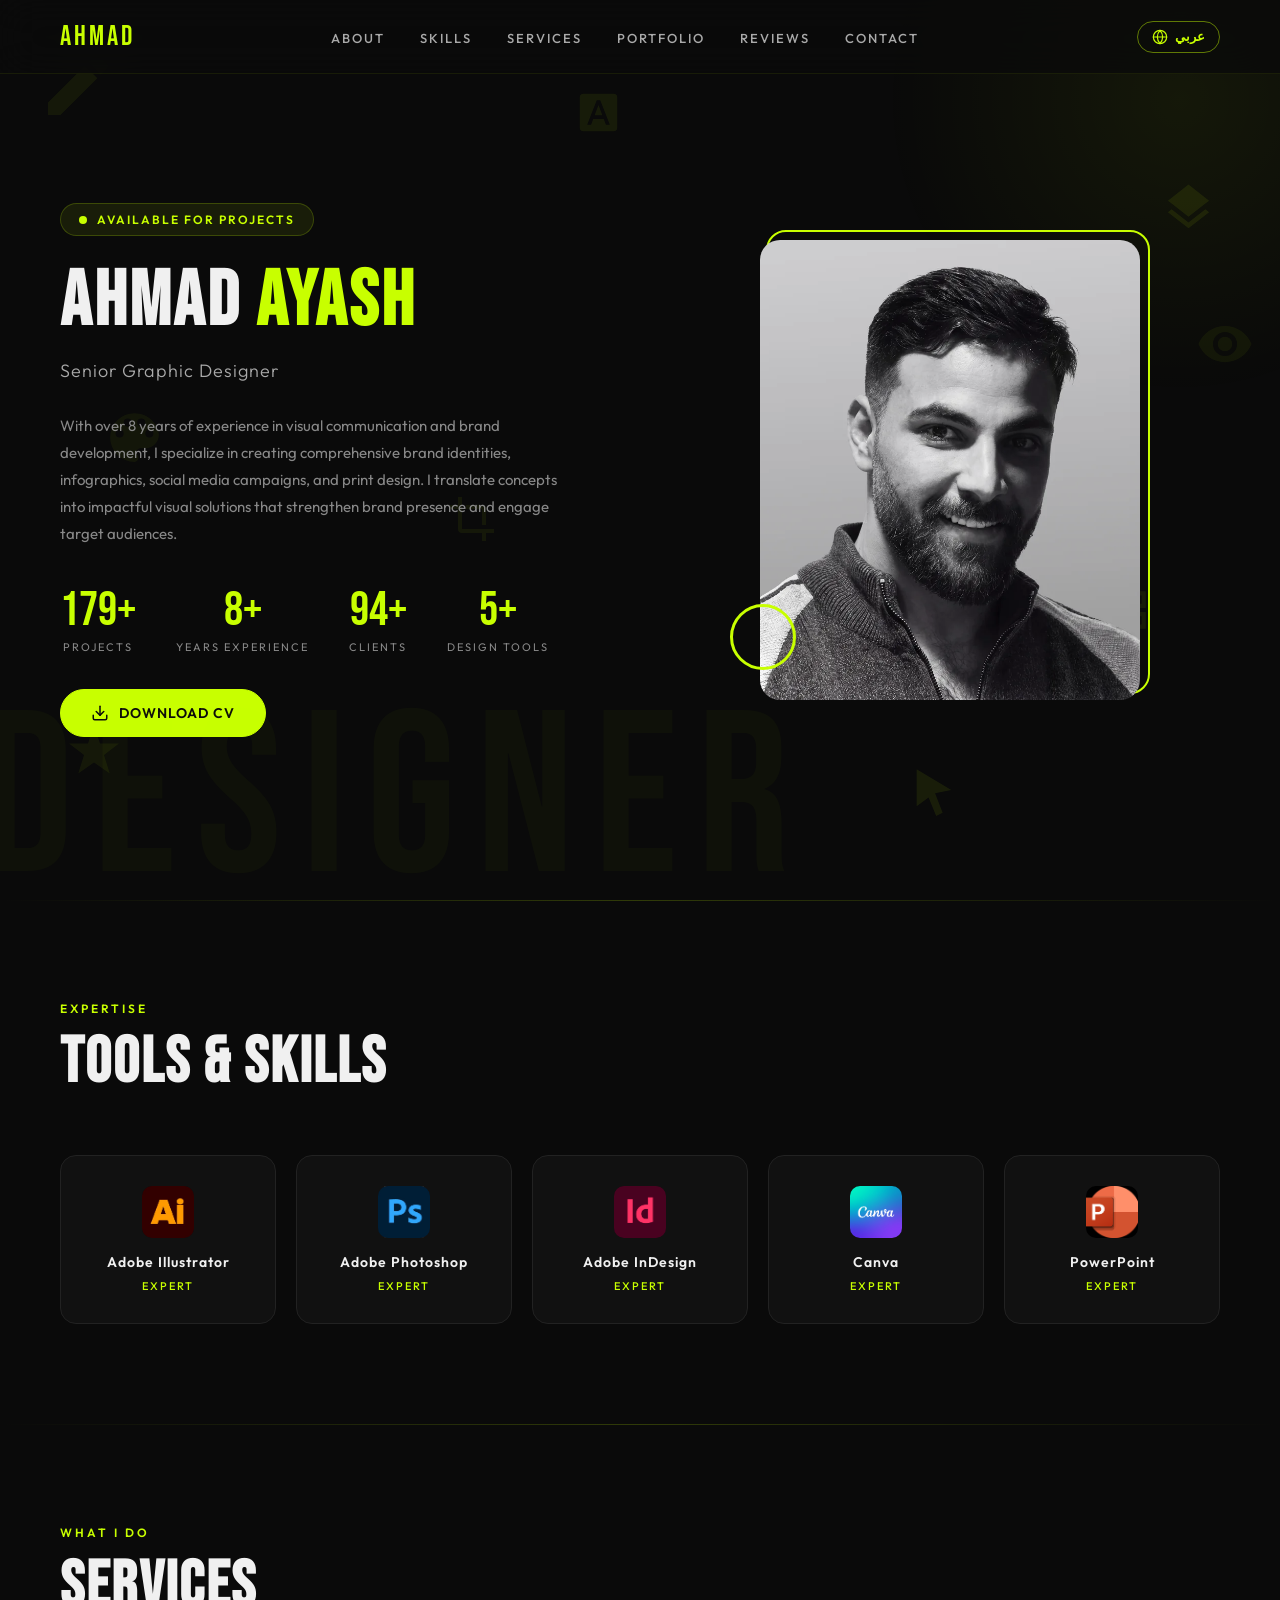
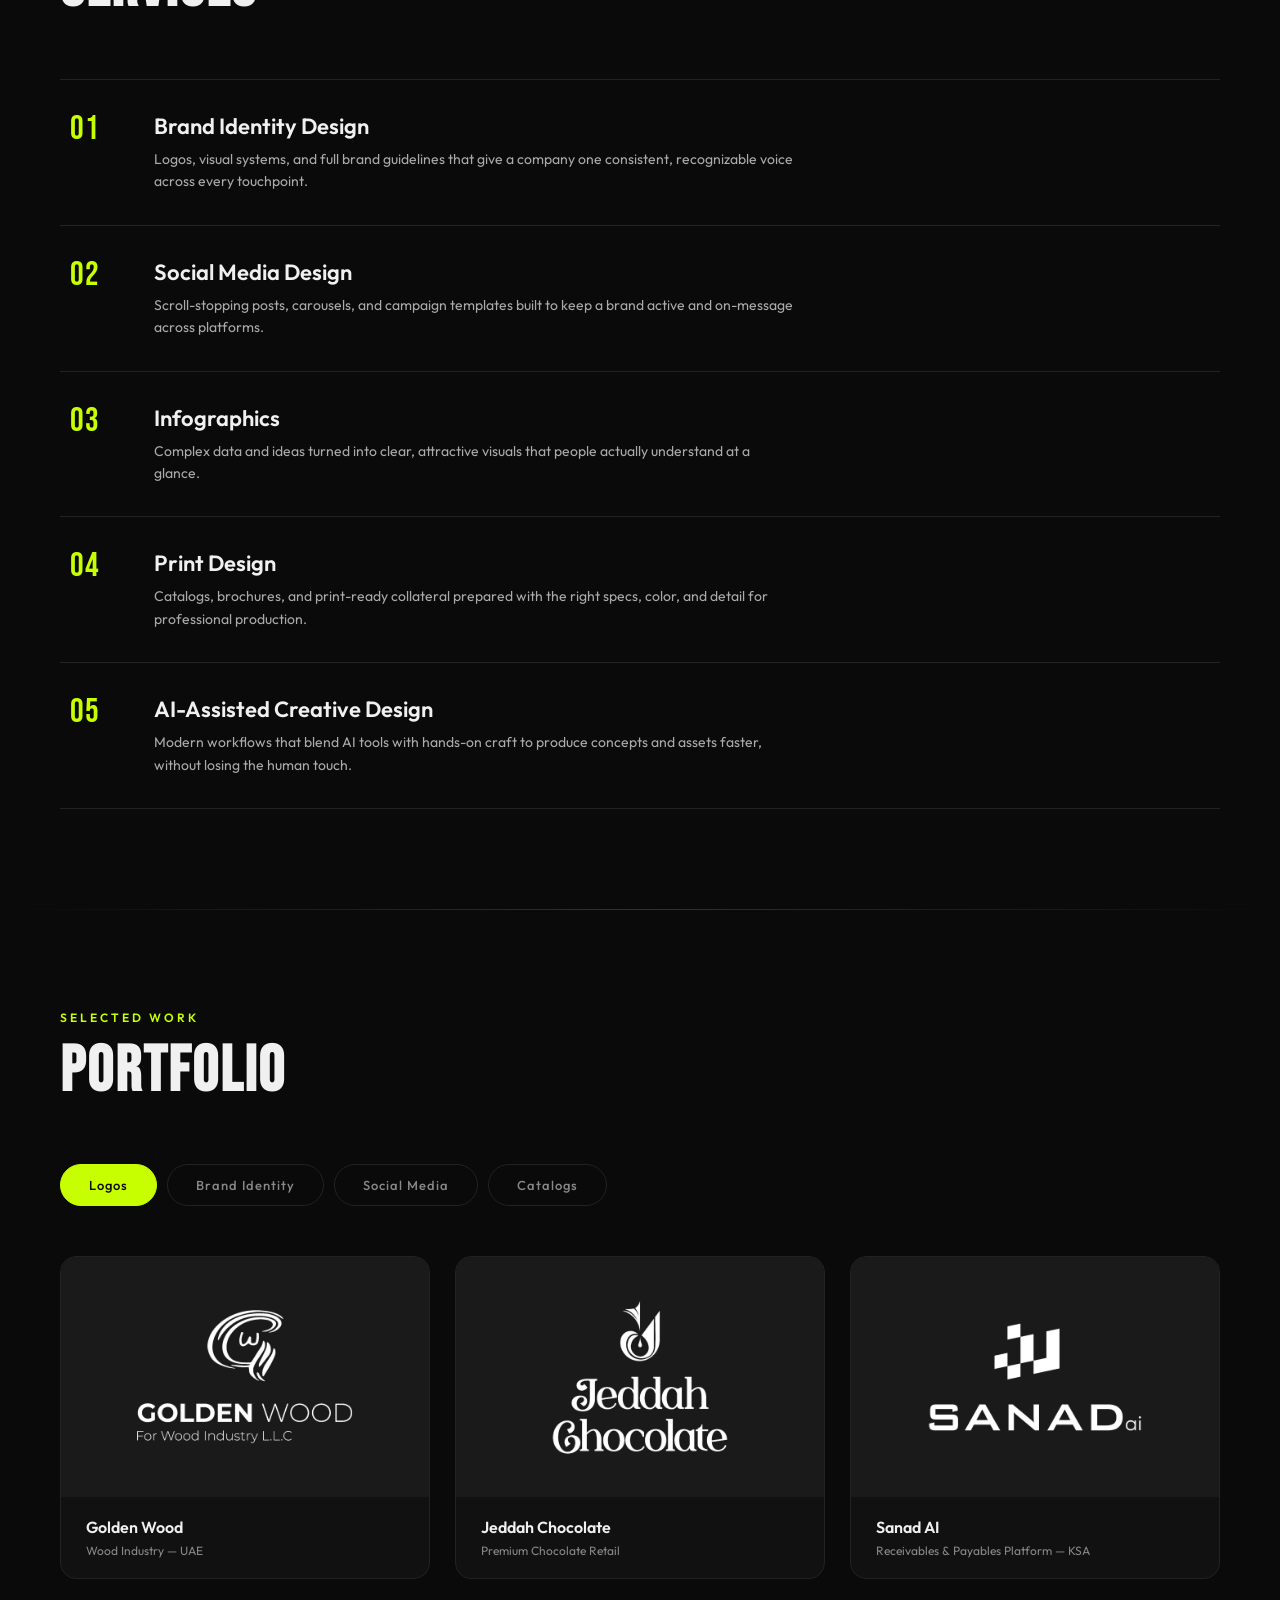
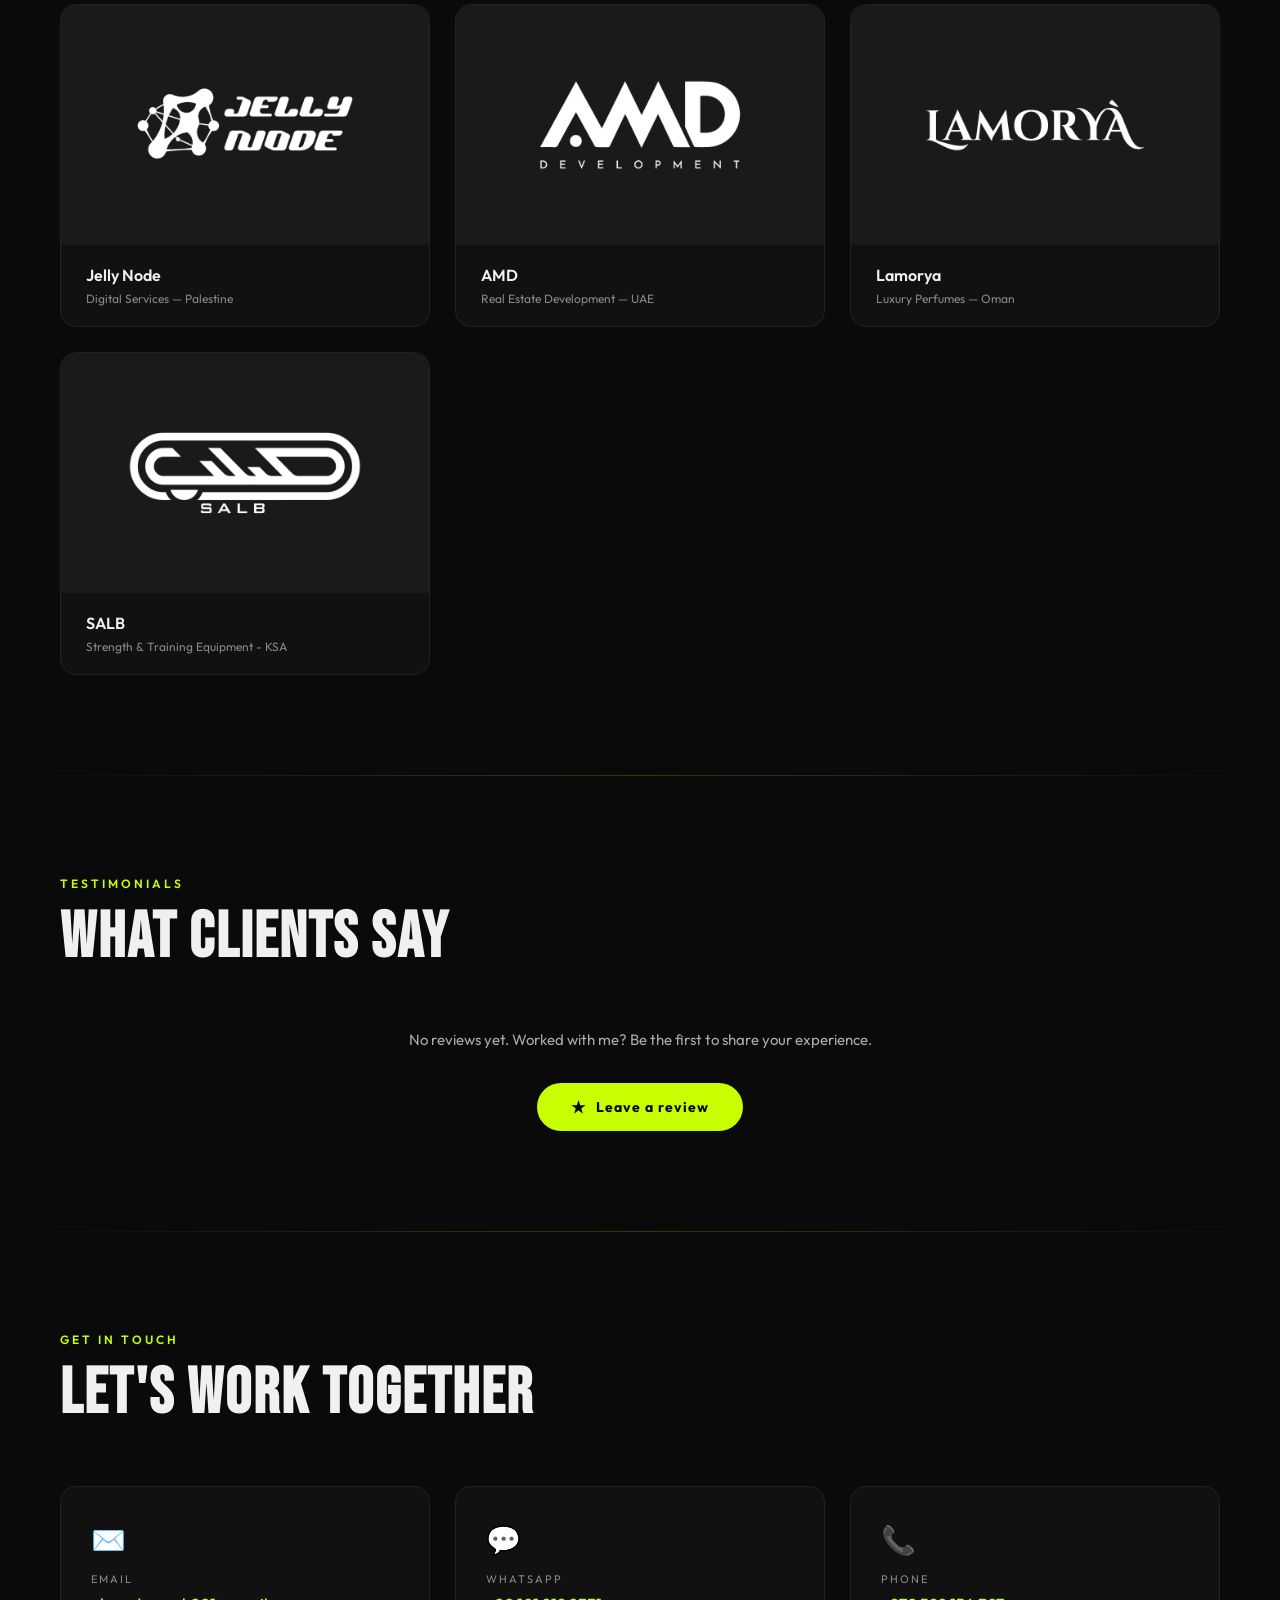
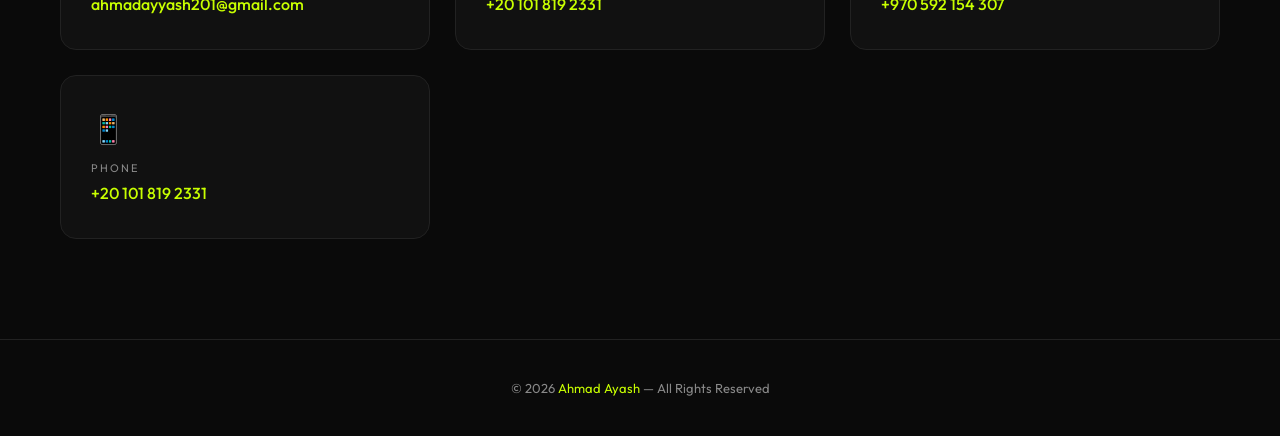
==== commit f404bf16: "Social Media: sections inside one entry" ====
--- a/index.html
+++ b/index.html
@@ -60,7 +60,7 @@
      if (l === 'ar') document.write('<link href="https://fonts.googleapis.com/css2?family=Alexandria:wght@500;700;800&family=IBM+Plex+Sans+Arabic:wght@300;400;500;600;700&display=swap" rel="stylesheet">');
    })();
   </script>
-  <link href="styles.css?v=20261017u" rel="stylesheet"/>
+  <link href="styles.css?v=20261017x" rel="stylesheet"/>
  </head>
  <body>
   <!-- FLOATING DESIGN ICONS -->
@@ -234,7 +234,7 @@
 
   <!-- FOOTER -->
   <footer id="footer"></footer>
-  <script src="script.js?v=20261017u"></script>
+  <script src="script.js?v=20261018b"></script>
   <!-- Visitor stats (GoatCounter: free, no cookies). Dashboard: https://ahmadayash.goatcounter.com -->
   <script data-goatcounter="https://ahmadayash.goatcounter.com/count" async src="https://gc.zgo.at/count.js"></script>
  </body>
--- a/styles.css
+++ b/styles.css
@@ -1559,6 +1559,7 @@
 .social-post:hover, .social-post:focus-visible { border-color: rgba(var(--neon-rgb),0.45); outline: none; }
 .social-post:hover img { transform: scale(1.03); }
 .social-more { display: block; margin: 6px auto 0; }
+.social-more[hidden] { display: none; }
 @media (max-width: 600px) {
   .social-head h3 { font-size: 24px; }
   .social-masonry { columns: 2; column-gap: 10px; }
@@ -1567,3 +1568,9 @@
 }
 html[dir=rtl] .social-head h3 { font-family: 'Alexandria', 'Bebas Neue', sans-serif; font-weight: 700; font-size: 22px; letter-spacing: 0; }
 .social-sub { margin: 26px 0 14px; }
+
+/* Social designs in justified rows (real shapes, every row fills the width) */
+.social-rows { display: flex; flex-wrap: wrap; gap: 12px; }
+.social-rows .social-post { flex: none; margin: 0; min-width: 0; }
+.social-rows .social-post img { width: 100%; height: 100%; object-fit: cover; min-height: 0; }
+@media (max-width: 600px) { .social-rows { gap: 8px; } }
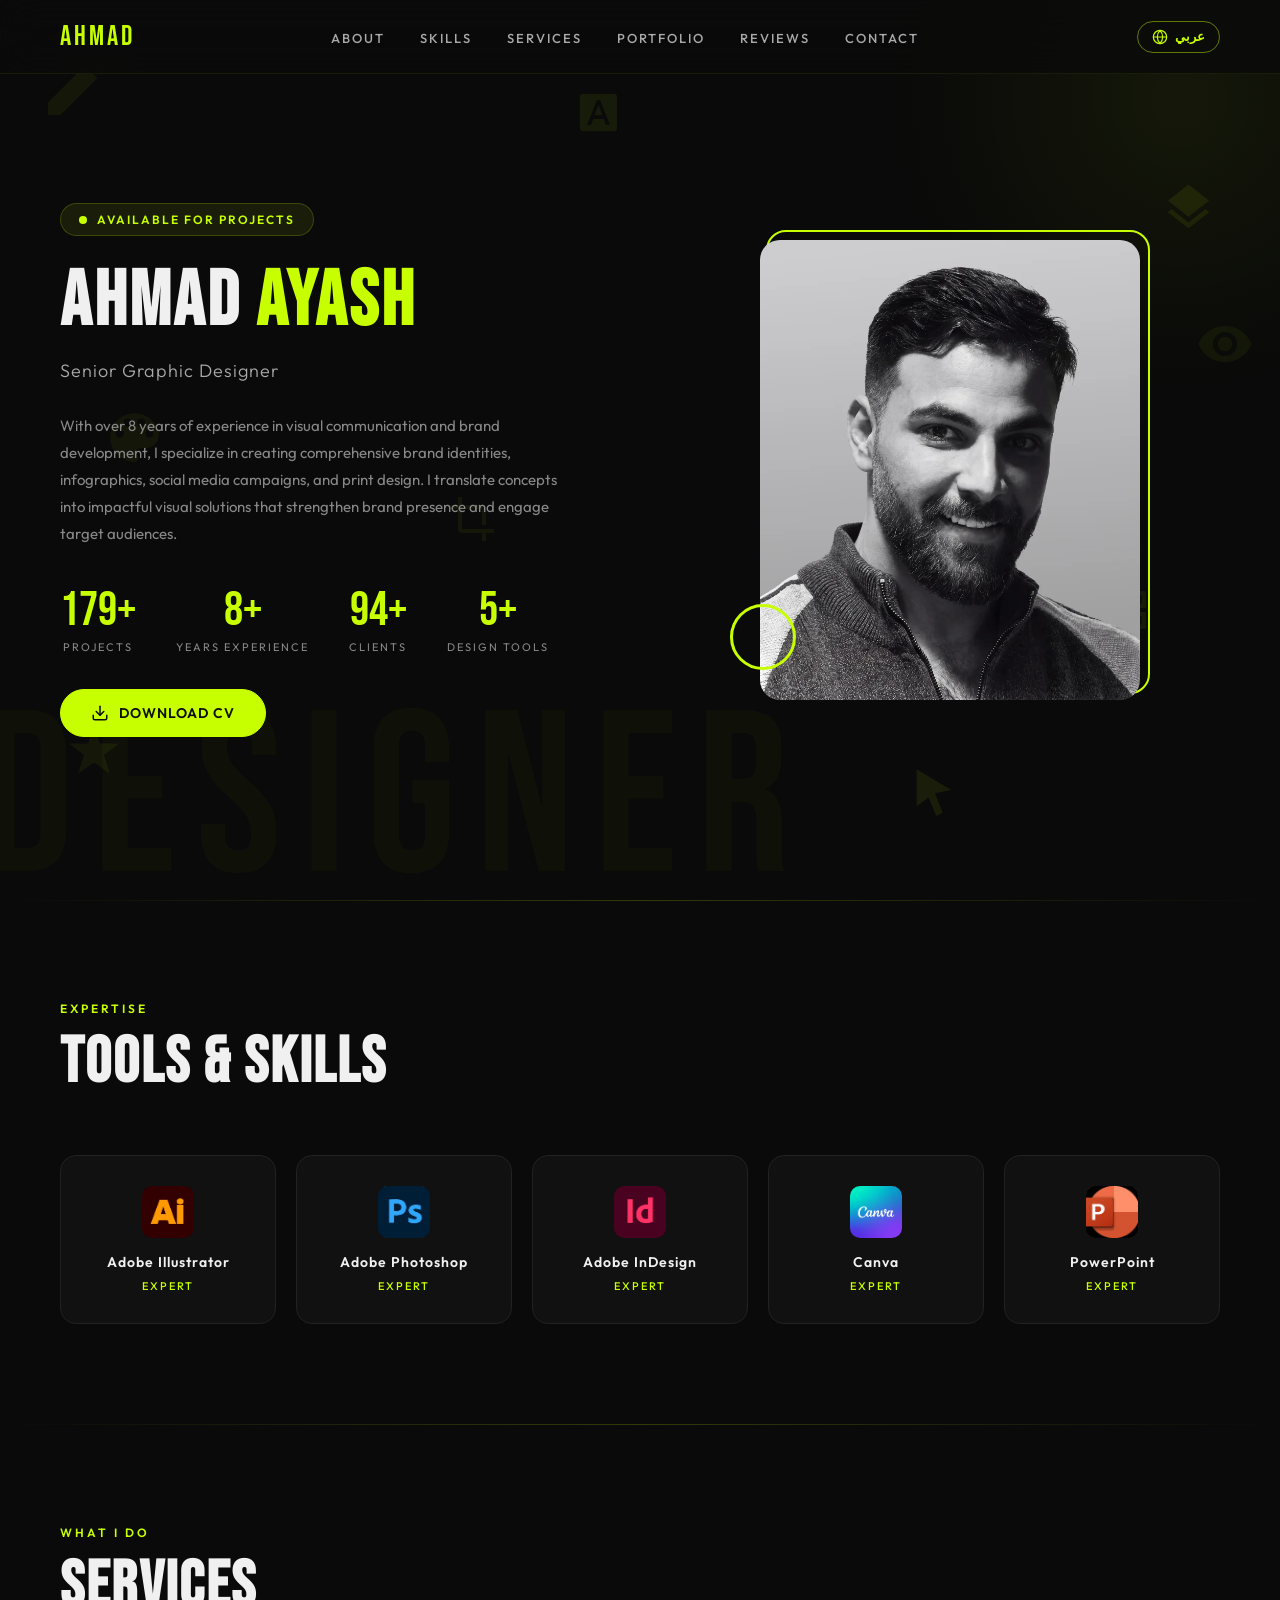
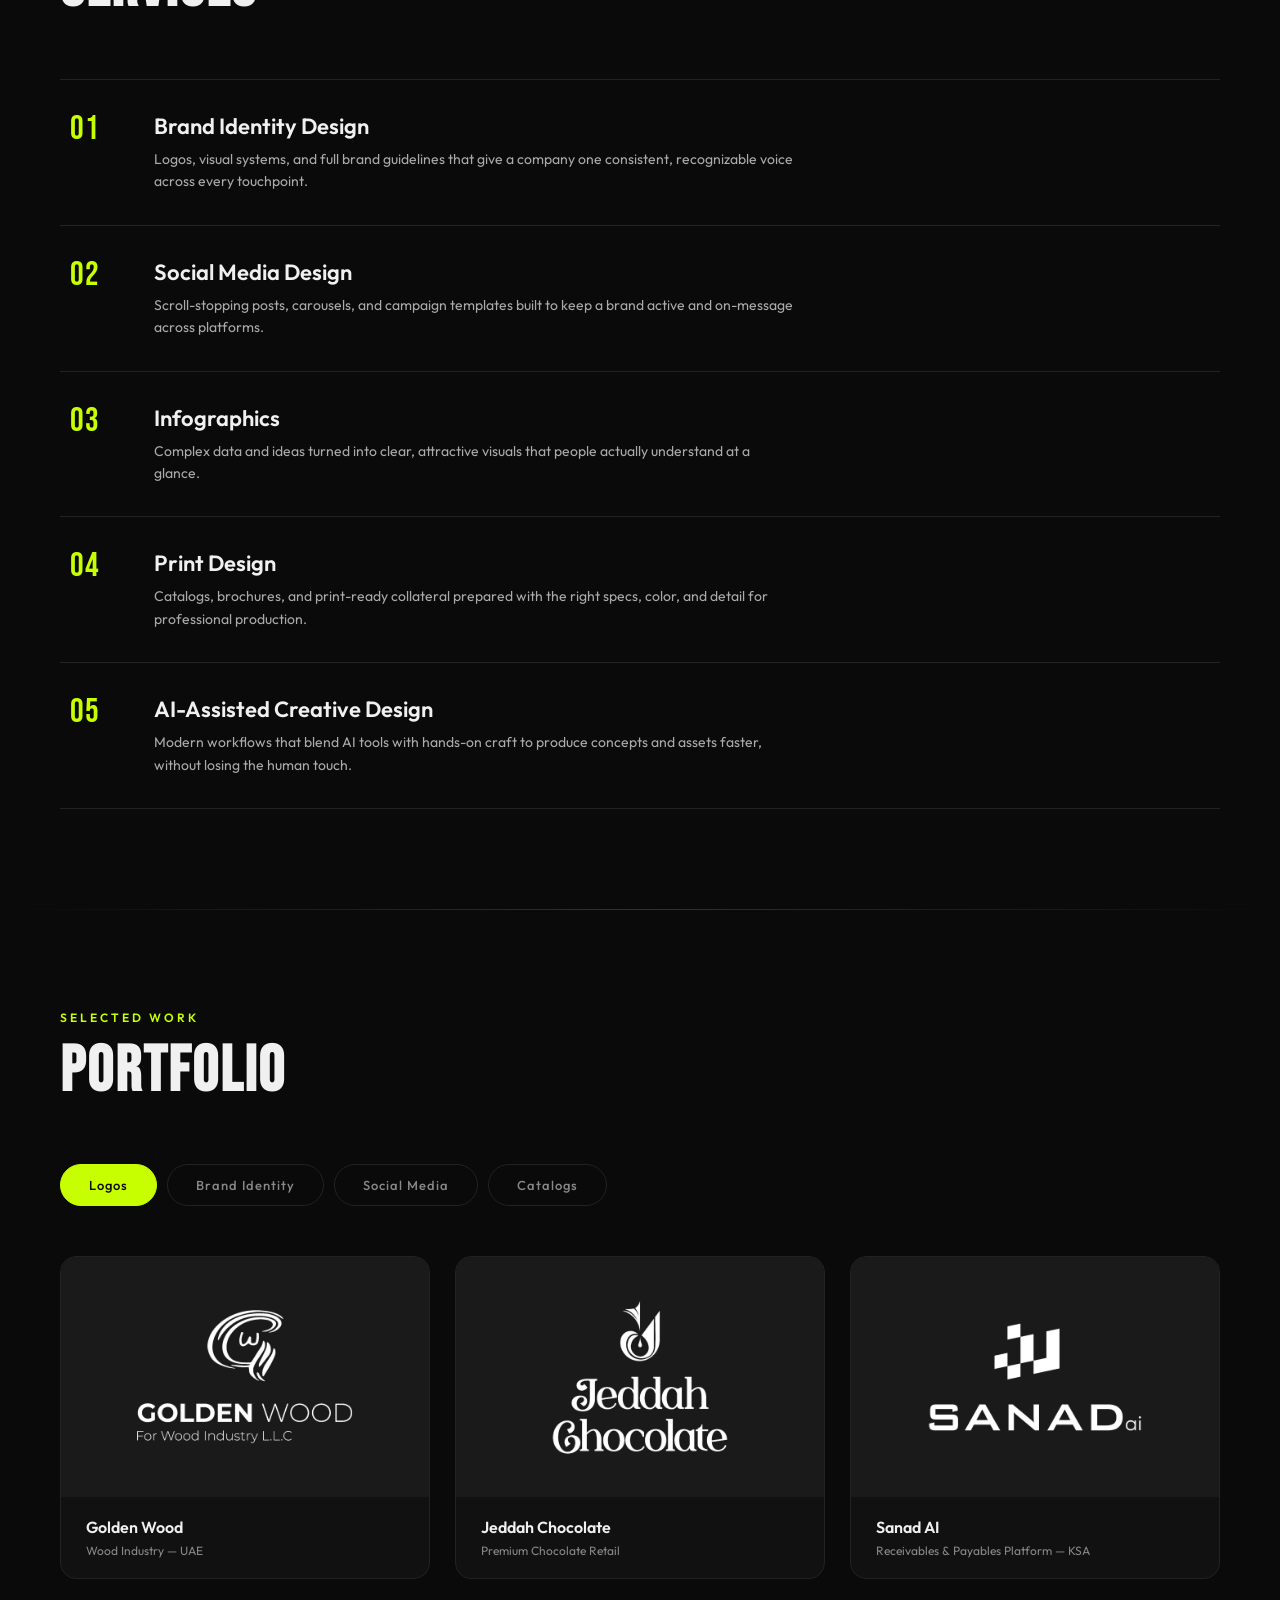
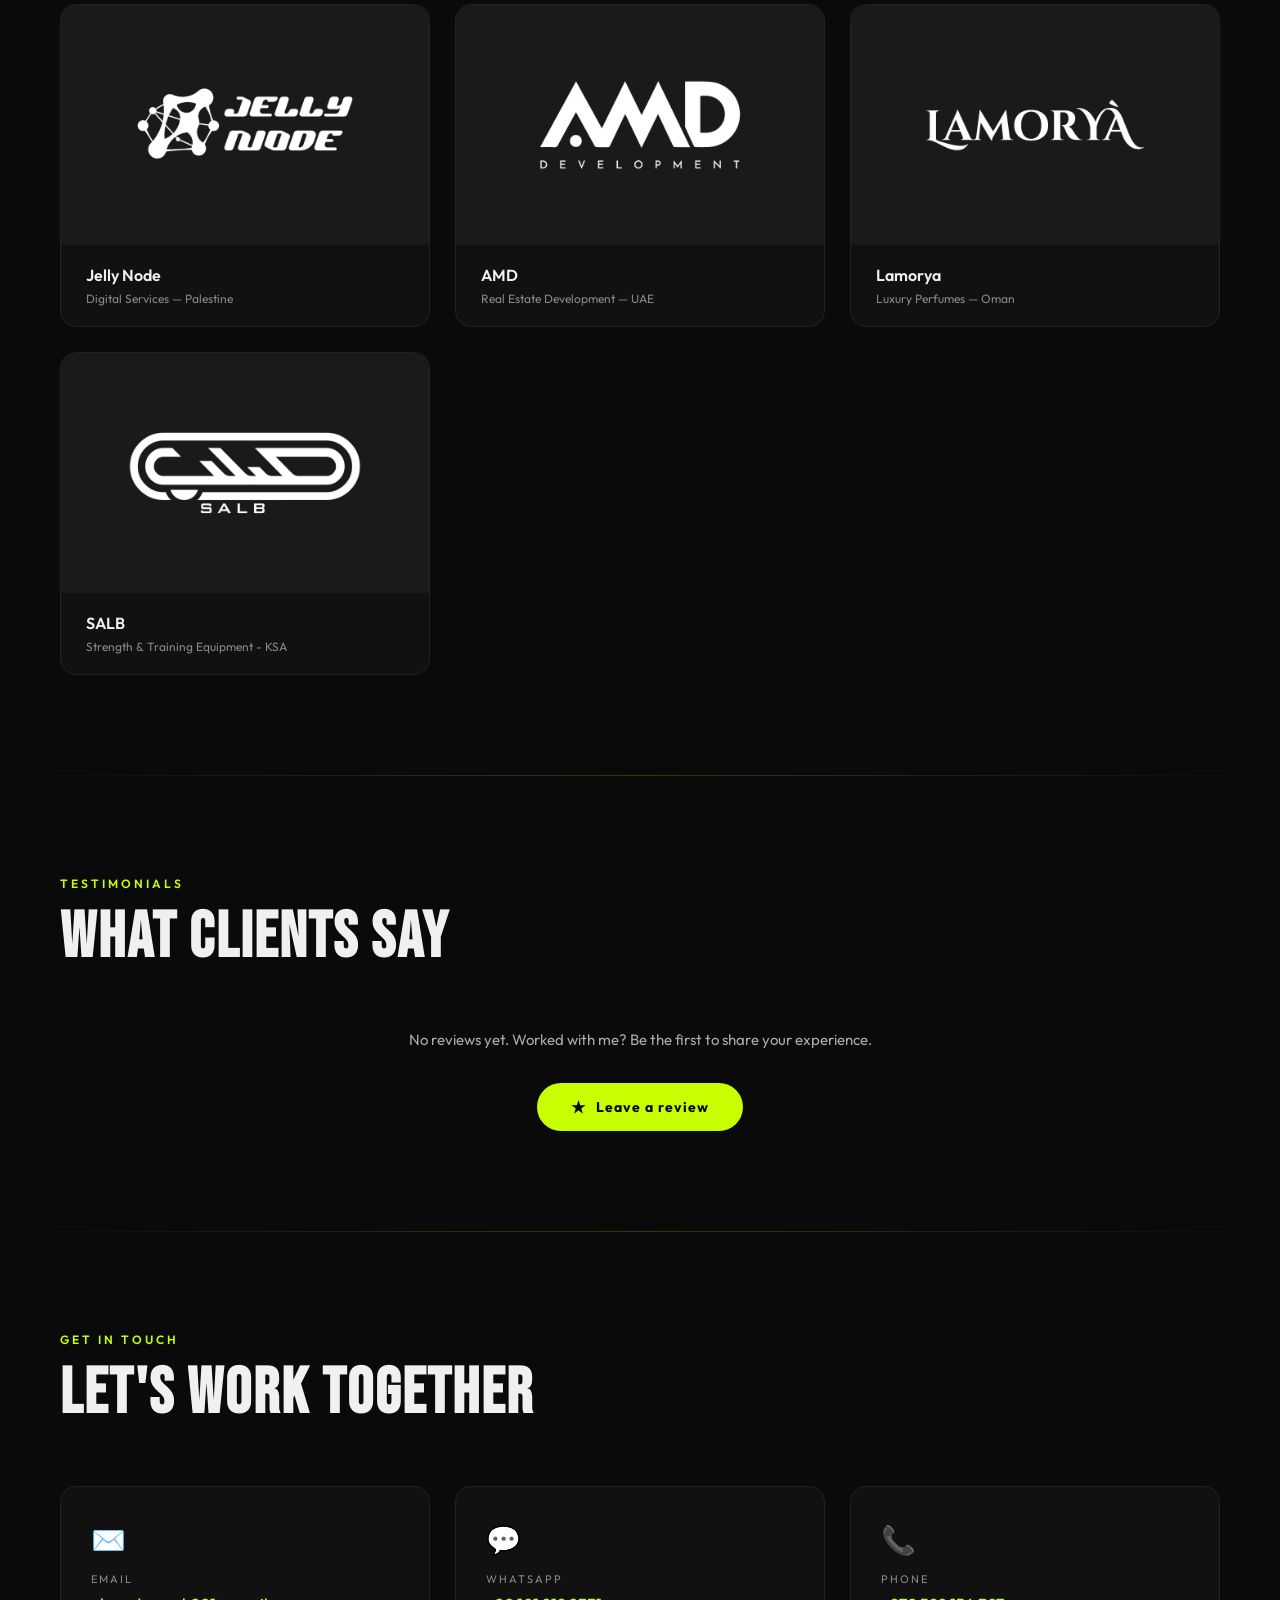
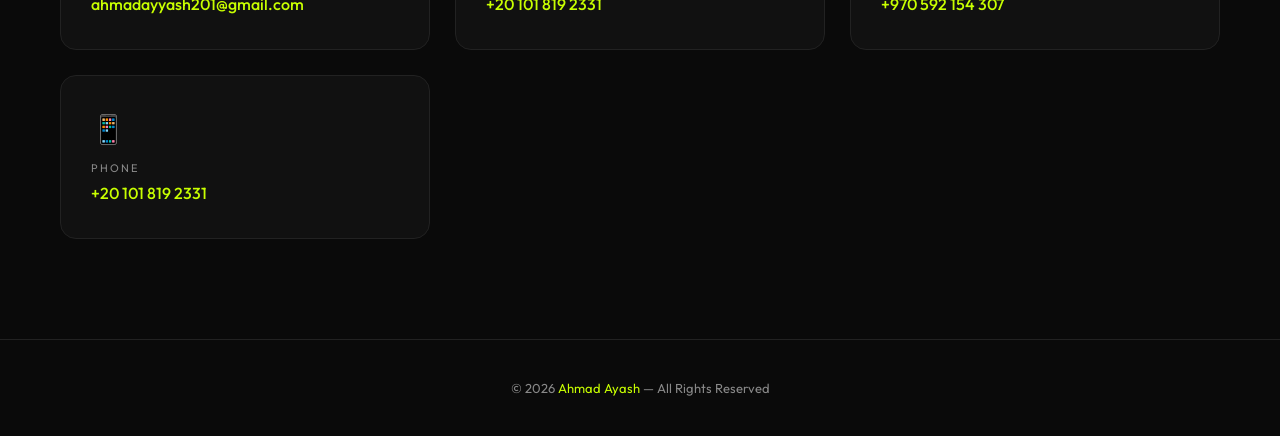
==== commit 597cb7c5: "Catalog: interactive page-turning book Co-Authored-By: Claude Opus 5.5 <noreply@anthropic.com> Claud" ====
--- a/index.html
+++ b/index.html
@@ -60,7 +60,7 @@
      if (l === 'ar') document.write('<link href="https://fonts.googleapis.com/css2?family=Alexandria:wght@500;700;800&family=IBM+Plex+Sans+Arabic:wght@300;400;500;600;700&display=swap" rel="stylesheet">');
    })();
   </script>
-  <link href="styles.css?v=20261017x" rel="stylesheet"/>
+  <link href="styles.css?v=20261024a" rel="stylesheet"/>
  </head>
  <body>
   <!-- FLOATING DESIGN ICONS -->
@@ -214,11 +214,9 @@
    </div>
    <!-- flipbook mode -->
    <div class="flipbook-stage" id="flipStage" onclick="event.stopPropagation()">
+    <p class="book-hint" id="bookHint"></p>
     <button class="viewer-nav viewer-prev" aria-label="Previous spread" onclick="flipNav(-1)">&#8249;</button>
-    <div class="flipbook" id="flipbook">
-     <div class="flip-page flip-left"><img id="flipLeft" alt=""/></div>
-     <div class="flip-page flip-right"><img id="flipRight" alt=""/></div>
-    </div>
+    <div class="book-wrap" id="bookWrap"></div>
     <button class="viewer-nav viewer-next" aria-label="Next spread" onclick="flipNav(1)">&#8250;</button>
    </div>
    <!-- scroll mode (identity decks) -->
@@ -234,7 +232,8 @@
 
   <!-- FOOTER -->
   <footer id="footer"></footer>
-  <script src="script.js?v=20261018b"></script>
+  <script src="vendor/page-flip.browser.js"></script>
+  <script src="script.js?v=20261024a"></script>
   <!-- Visitor stats (GoatCounter: free, no cookies). Dashboard: https://ahmadayash.goatcounter.com -->
   <script data-goatcounter="https://ahmadayash.goatcounter.com/count" async src="https://gc.zgo.at/count.js"></script>
  </body>
--- a/styles.css
+++ b/styles.css
@@ -919,6 +919,27 @@
 .flip-left img  { box-shadow: inset -18px 0 30px -18px rgba(0,0,0,0.8); }
 .flip-right img { box-shadow: inset 18px 0 30px -18px rgba(0,0,0,0.8); }
 
+/* interactive book */
+.flipbook-stage { position: relative; }
+.book-wrap { display: flex; align-items: center; justify-content: center; min-width: 0; }
+.book { position: relative; }
+.book-page { background: #111; overflow: hidden; }
+.book-page img {
+  width: 100%; height: 100%; object-fit: cover; display: block;
+  user-select: none; -webkit-user-drag: none; pointer-events: none;
+}
+.book .stf__block { filter: drop-shadow(0 18px 40px rgba(0,0,0,0.55)); }
+.book-hint {
+  position: absolute; left: 0; right: 0; bottom: 6px; margin: 0;
+  text-align: center; font-size: 12px; color: rgba(255,255,255,0.45);
+  pointer-events: none;
+}
+
+@media (max-width: 600px) {
+  .flipbook-stage .viewer-nav { display: none; } /* phones: swipe the book instead */
+  .flipbook-stage { padding: 10px; }
+}
+
 /* ===== Viewer responsive ===== */
 @media (max-width: 900px) {
   .viewer-bar { padding: 14px 18px; }
